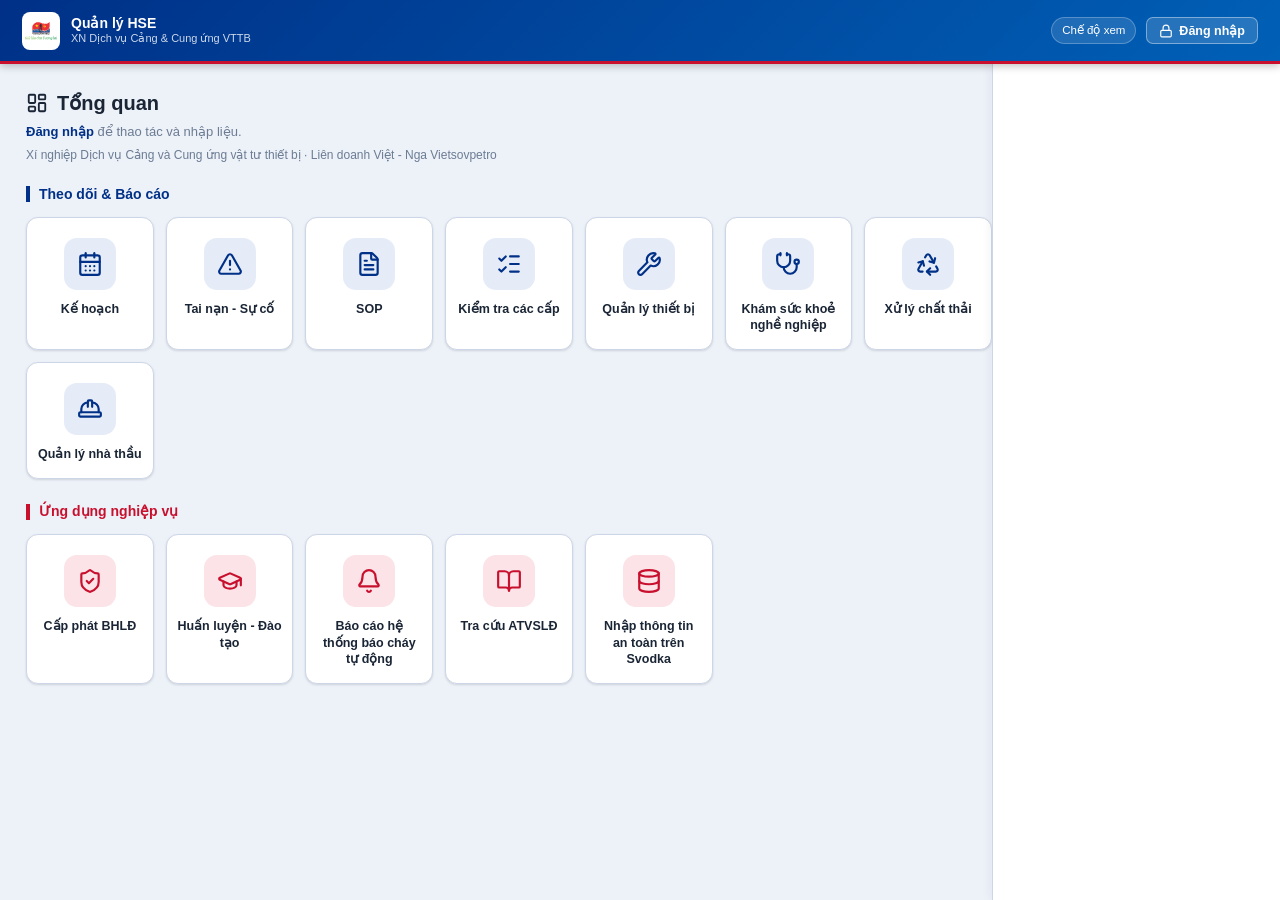
==== index.html @ ce5e20fc "ok" ====
<!DOCTYPE html>
<html lang="vi">
<head>
  <meta charset="UTF-8">
  <meta name="description" content="Liên doanh Việt - Nga Vietsovpetro · Xí nghiệp Dịch vụ Cảng và CƯVTTB">
  <meta name="viewport" content="width=device-width, initial-scale=1.0">
  <title>Quản lý HSE · Vietsovpetro</title>
  <link rel="icon" href="assets/logo web.jpg">
  <link rel="stylesheet" href="assets/style.css?v=20260711b">
  <!-- Khối tài khoản trên header — dùng chung với các trang module -->
  <link rel="stylesheet" href="assets/header-auth.css">
  <link rel="stylesheet" href="assets/flatpickr.min.css">
</head>
<body>
  <!-- Thư viện & lõi dùng chung -->
  <script src="assets/flatpickr.min.js"></script>
  <script src="assets/flatpickr-vn.js"></script>
  <script src="assets/hse-date.js"></script>
  <script type="module" src="assets/supabase-config.js"></script>
  <script src="assets/db.js?v=20260904b"></script>
  <!-- Chỉ để tra ĐÚNG TÊN BẢNG của trang Cấp phát BHLĐ khi đối soát đơn vị.
       File này không tự chạy gì lúc nạp — chỉ định nghĩa window.BHLD. -->
  <script src="assets/bhld-sync.js?v=20260904"></script>
  <!-- Danh mục Phòng/Ban/Đơn vị dùng chung (phải nạp SAU db.js, TRƯỚC app.js) -->
  <script src="assets/don-vi.js?v=20260905"></script>
  <!-- Quy tắc theo dõi nộp số liệu Kiểm tra cấp 1/2 (ô cảnh báo ở Tổng quan) -->
  <script src="assets/kt-nop.js?v=20261002"></script>
  <script src="assets/app.js?v=20261002"></script>
<script src="assets/hse-activity.js"></script>
  <!-- Renderer cho các trang nhẹ -->
  <script src="assets/huan-luyen-dao-tao.js?v=20260905"></script>
  <script src="assets/nha-thau.js?v=20260711b"></script>
  <script src="assets/binh-ap-luc.js?v=20260905j"></script>
  <script src="assets/thiet-bi-nang.js?v=20260905c"></script>
  <script src="assets/thiet-bi.js?v=20260905b"></script>
  <script src="assets/svodka.js"></script>
  <script src="assets/lucide-icons.js"></script>

  <!-- Router theo hash: index.html#slug -->
  <script>
  (function(){
    // Các trang nghiệp vụ lớn đứng riêng — điều hướng sang file HTML riêng
    var STANDALONE = {
      "tai-nan-su-co":1, "bao-chay-tu-dong":1, "kiem-tra-cac-cap":1, "moi-truong":1,
      "ke-hoach":1, "cap-phat-bhld":1, "kham-suc-khoe":1
    };
    // Các trang nhẹ do index.html render qua app.js
    var SHELL = {
      "tong-quan":1, "sop":1, "huan-luyen-dao-tao":1, "quan-ly-nha-thau":1,
      "quan-ly-thiet-bi":1, "quan-tri-he-thong":1, "tra-cuu-atvsld":1,
      "nhap-svodka":1
    };

    function route(){
      var slug = (location.hash.slice(1) || "tong-quan").trim();
      // Trang lớn → mở file riêng
      if(STANDALONE[slug]){ location.href = slug + ".html"; return; }
      // Slug lạ hoặc đã bỏ (vd bao-cao) → về trang chủ
      if(!SHELL[slug]) slug = "tong-quan";
      if(slug === "tong-quan") HSE.renderDashboard();
      else HSE.renderPage(slug);
      window.scrollTo(0, 0);
    }

    window.addEventListener("hashchange", route);

    // supabase-config.js là <script type="module"> nên trình duyệt HOÃN nó lại,
    // chỉ chạy sau khi đọc xong HTML. Nếu route() chạy ngay tại đây thì các trang
    // hỏi DB.isReady() sẽ thấy "chưa sẵn sàng" và BỎ QUA LUÔN việc tải dữ liệu
    // (chúng chỉ hỏi một lần, không thử lại) → danh sách trống trên máy chưa có cache.
    // DOMContentLoaded theo chuẩn luôn đợi module chạy xong, nên đợi nó là đủ.
    // Cách này cũng khớp với 7 trang riêng lẻ vốn đã khởi động bằng DOMContentLoaded.
    if (document.readyState === "loading") {
      document.addEventListener("DOMContentLoaded", route, { once: true });
    } else {
      route();
    }
  })();
  </script>
</body>
</html>
---- assets/style.css ----
/* =========================================================
   WEBAPP QUẢN LÝ HSE - Vietsovpetro
   Xí nghiệp Dịch vụ Cảng và Cung ứng vật tư thiết bị
   ---------------------------------------------------------
   Bộ màu: Xanh navy - Trắng theo hệ màu thống nhất HSE
   ========================================================= */
:root{
  /* Màu chủ đạo: Navy xanh đồng bộ với module Cấp phát BHLĐ */
  --brand:        #003087;   /* navy xanh chủ đạo */
  --brand-dark:   #002065;
  --brand-light:  #0060B6;
  --accent:       #C8102E;   /* đỏ Vietsovpetro (nhấn) */
  --accent-dark:  #9E0D24;
  --danger:       #d23b3b;
  --warning:      #e6a700;
  --info:         #0060B6;

  /* Nền & chữ */
  --bg:           #EDF1F8;
  --surface:      #ffffff;
  --sidebar-bg:   #003087;   /* navy xanh */
  --sidebar-text: #c8d4e8;
  --sidebar-active:#C8102E;  /* đỏ khi active */
  --text:         #1a2535;
  --text-muted:   #6b7c93;
  --border:       #cdd6e8;

  --radius:       10px;
  --shadow:       0 1px 3px rgba(16,24,40,.08), 0 1px 2px rgba(16,24,40,.06);
  --shadow-lg:    0 10px 30px rgba(16,24,40,.12);
  --sidebar-w:    270px;
  --header-h:     64px;
  --font:         "Segoe UI", Roboto, "Helvetica Neue", Arial, sans-serif;
}

*{box-sizing:border-box;margin:0;padding:0}
html,body{height:100%}
body{font-family:var(--font);color:var(--text);background:var(--bg);font-size:14px;line-height:1.5}
a{color:var(--brand);text-decoration:none}
button{font-family:inherit;cursor:pointer}

/* ---------- LOGIN ---------- */
.login-wrap{min-height:100vh;display:flex;align-items:center;justify-content:center;
  background:linear-gradient(135deg,var(--brand) 0%,var(--brand-dark) 100%);padding:20px}
.login-card{background:var(--surface);width:100%;max-width:400px;border-radius:14px;
  box-shadow:var(--shadow-lg);padding:36px 32px;text-align:center}
.login-logo{width:64px;height:64px;border-radius:14px;background:var(--brand);color:#fff;
  display:flex;align-items:center;justify-content:center;font-size:26px;font-weight:700;margin:0 auto 16px}
.login-card h1{font-size:18px;color:var(--brand);margin-bottom:4px}
.login-card .sub{font-size:12.5px;color:var(--text-muted);margin-bottom:24px;line-height:1.4}
.field{text-align:left;margin-bottom:16px}
.field label{display:block;font-size:12.5px;font-weight:600;margin-bottom:6px;color:var(--text)}
.field input{width:100%;padding:10px 12px;border:1px solid var(--border);border-radius:8px;font-size:14px;outline:none}
.field input:focus{border-color:var(--brand-light);box-shadow:0 0 0 3px rgba(20,102,179,.15)}
.btn{display:inline-flex;align-items:center;justify-content:center;gap:8px;border:none;
  border-radius:8px;padding:10px 16px;font-size:14px;font-weight:600;background:var(--brand);color:#fff;transition:.15s}
.btn:hover{background:var(--brand-dark)}
.btn-block{width:100%}
.btn-sm{padding:6px 10px;font-size:12.5px}
.btn-accent{background:var(--accent)} .btn-accent:hover{background:var(--accent-dark)}
.btn-danger{background:var(--danger)} .btn-danger:hover{filter:brightness(.92)}
.btn-ghost{background:transparent;color:var(--brand);border:1px solid var(--border)}
.btn-ghost:hover{background:var(--bg)}
.login-err{background:#fdecec;color:var(--danger);border:1px solid #f6caca;border-radius:8px;
  padding:9px 12px;font-size:12.5px;margin-bottom:14px;display:none}
.login-hint{margin-top:18px;font-size:11.5px;color:var(--text-muted)}

/* ---------- LAYOUT ---------- */
.layout{display:flex;min-height:100vh}
.sidebar{width:var(--sidebar-w);background:var(--sidebar-bg);color:var(--sidebar-text);
  position:fixed;top:0;left:0;bottom:0;display:flex;flex-direction:column;z-index:30;transition:transform .2s}
.sidebar-head{padding:16px 18px;border-bottom:1px solid rgba(255,255,255,.08);display:flex;align-items:center;gap:10px}
.sidebar-head .logo{width:48px;height:48px;border-radius:8px;background:#fff;
  display:flex;align-items:center;justify-content:center;flex-shrink:0;overflow:hidden;padding:2px}
.sidebar-head .logo img{width:100%;height:100%;object-fit:contain}
.sidebar-head .t1{font-size:12.5px;font-weight:700;color:#fff;line-height:1.3}
.sidebar-head .t2{font-size:10px;color:var(--sidebar-text);opacity:.85;line-height:1.3}
.nav{flex:1;overflow-y:auto;padding:8px 0}
.nav a{display:flex;align-items:center;gap:10px;padding:9px 18px;color:var(--sidebar-text);font-size:11px;letter-spacing:.5px;font-weight:600;border-left:3px solid transparent}
.nav a .ic{width:20px;text-align:center;font-size:15px;flex-shrink:0}
.nav a:hover{background:rgba(255,255,255,.06);color:#fff}
.nav a.active{background:rgba(0,48,135,.35);border-left-color:var(--accent);color:#fff;font-weight:600}
.nav a.locked{opacity:.4;cursor:not-allowed}
.nav a.locked:hover{background:transparent;color:var(--sidebar-text)}
.nav .lk{margin-left:auto;font-size:11px}
.sidebar-foot{padding:12px 18px;border-top:1px solid rgba(255,255,255,.08);font-size:11px;opacity:.7}

.main{flex:1;margin-left:0;display:flex;flex-direction:column;min-width:0}
.topbar{height:var(--header-h);background:linear-gradient(135deg,#003087 0%,#0060B6 100%);
  border-bottom:3px solid var(--accent);color:#fff;
  display:flex;align-items:center;gap:14px;padding:0 22px;position:sticky;top:0;z-index:20;
  box-shadow:0 2px 8px rgba(0,0,0,.25)}
.topbar .menu-btn{display:none;background:none;border:none;font-size:20px;color:#fff}
.topbar h2{font-size:16px;font-weight:700;color:#fff}
.topbar .crumb{font-size:11.5px;color:rgba(255,255,255,.75)}
.topbar .spacer{flex:1}
.user-box{display:flex;align-items:center;gap:10px}
.avatar{width:36px;height:36px;border-radius:50%;background:var(--brand);color:#fff;display:flex;
  align-items:center;justify-content:center;font-weight:700;font-size:13px;border:2px solid rgba(0,48,135,.25)}
.user-meta{line-height:1.2;text-align:right}
.user-meta .nm{font-size:13px;font-weight:600}
.badge{display:inline-block;font-size:10px;font-weight:700;padding:2px 7px;border-radius:20px;text-transform:uppercase;letter-spacing:.3px}
.badge-admin{background:#fdeaea;color:var(--danger)}
.badge-user{background:#e8f3fc;color:var(--info)}
.badge-viewer{background:#eef1f4;color:var(--text-muted)}

.content{padding:24px 26px;flex:1}
.page-title{font-size:20px;font-weight:700;margin-bottom:4px}
.page-desc{font-size:13px;color:var(--text-muted);margin-bottom:20px}

/* ---------- CARDS / DASHBOARD ---------- */
.grid{display:grid;gap:16px}
.grid-stat{grid-template-columns:repeat(auto-fill,minmax(220px,1fr))}
.grid-mod{grid-template-columns:repeat(auto-fill,minmax(230px,1fr))}
.grid-sub{grid-template-columns:repeat(auto-fill,minmax(260px,1fr))}
.card{background:var(--surface);border:1px solid var(--border);border-radius:var(--radius);box-shadow:var(--shadow)}
.stat{padding:18px 18px;display:flex;flex-direction:column;gap:6px;border-left:4px solid var(--brand)}
.stat.green{border-left-color:#1e9e57} .stat.red{border-left-color:var(--accent)} .stat.amber{border-left-color:var(--warning)}
.stat .lbl{font-size:12px;color:var(--text-muted);font-weight:600;text-transform:uppercase;letter-spacing:.3px}
.stat .val{font-size:28px;font-weight:800;color:var(--text)}
.stat .meta{font-size:11.5px;color:var(--text-muted)}

.mod-card{padding:18px;display:flex;flex-direction:column;gap:10px;transition:.15s;cursor:pointer;height:100%}
.mod-card:hover{box-shadow:var(--shadow-lg);transform:translateY(-2px);border-color:var(--brand-light)}
.mod-card .mic{width:44px;height:44px;border-radius:10px;background:#dde8f5;color:var(--brand);
  display:flex;align-items:center;justify-content:center;font-size:22px}
.mod-card h3{font-size:14.5px;font-weight:700}
.mod-card p{font-size:12px;color:var(--text-muted)}
.mod-card.locked{opacity:.5;cursor:not-allowed} .mod-card.locked:hover{transform:none;box-shadow:var(--shadow)}

/* ---------- "ĐANG XÂY DỰNG" ---------- */
.wip{background:var(--surface);border:1px dashed var(--border);border-radius:var(--radius);
  padding:40px 24px;text-align:center;margin-bottom:22px}
.wip .ic{font-size:46px;margin-bottom:10px}
.wip h3{font-size:18px;color:var(--brand);margin-bottom:6px}
.wip p{font-size:13px;color:var(--text-muted);max-width:480px;margin:0 auto}
.sub-card{padding:16px 18px;display:flex;align-items:flex-start;gap:12px}
.sub-card .sic{width:38px;height:38px;border-radius:9px;background:#eef6f0;color:var(--accent);
  display:flex;align-items:center;justify-content:center;font-size:18px;flex-shrink:0}
.sub-card h4{font-size:13.5px;font-weight:700;margin-bottom:3px}
.sub-card .tag{font-size:10.5px;color:var(--warning);font-weight:700}

.section-h{font-size:13px;font-weight:700;text-transform:uppercase;letter-spacing:.4px;
  color:var(--text-muted);margin:24px 0 12px}

/* ---------- TABLE (admin) ---------- */
.table-wrap{background:var(--surface);border:1px solid var(--border);border-radius:var(--radius);overflow:auto;box-shadow:var(--shadow)}
table{width:100%;border-collapse:collapse;font-size:13px}
th,td{padding:11px 14px;text-align:left;border-bottom:1px solid var(--border);white-space:nowrap}
th{background:#f8fafc;font-weight:700;font-size:12px;color:var(--text-muted);text-transform:uppercase;letter-spacing:.3px}
tr:last-child td{border-bottom:none}
tr:hover td{background:#fafbfc}
#sop-tbl th,#sop-tbl td{border-right:1px solid #e6ebf5}
#sop-tbl th:last-child,#sop-tbl td:last-child{border-right:none}
.toolbar{display:flex;align-items:center;gap:10px;margin-bottom:14px;flex-wrap:wrap}
.toolbar .spacer{flex:1}
select,.inp{padding:8px 10px;border:1px solid var(--border);border-radius:8px;font-size:13px;font-family:inherit;outline:none;background:#fff}
select:focus,.inp:focus{border-color:var(--brand-light)}

/* ---------- MODAL ---------- */
.modal-bg{position:fixed;inset:0;background:rgba(15,23,42,.5);display:none;align-items:center;justify-content:center;z-index:50;padding:20px}
.modal-bg.open{display:flex}
.modal{background:#fff;border-radius:14px;width:100%;max-width:520px;box-shadow:var(--shadow-lg);max-height:90vh;overflow:auto}
.modal-h{padding:18px 22px;border-bottom:1px solid var(--border);display:flex;align-items:center;justify-content:space-between}
.modal-h h3{font-size:16px}
.modal-h .x{background:none;border:none;font-size:22px;color:var(--text-muted);line-height:1}
.modal-b{padding:20px 22px}
.modal-f{padding:14px 22px;border-top:1px solid var(--border);display:flex;justify-content:flex-end;gap:10px}
.perm-grid{display:grid;grid-template-columns:1fr 1fr;gap:8px;max-height:280px;overflow:auto;padding:4px;border:1px solid var(--border);border-radius:8px}
.perm-item{display:flex;align-items:center;gap:8px;font-size:12.5px;padding:5px 6px;border-radius:6px}
.perm-item:hover{background:var(--bg)}
.perm-item input{width:16px;height:16px}
.muted{color:var(--text-muted);font-size:12px}

/* ---------- LOGIN POPUP (topbar modal) ---------- */
.login-modal-bg{position:fixed;inset:0;background:rgba(15,23,42,.45);display:none;align-items:flex-start;justify-content:flex-end;z-index:100;padding:70px 20px 0}
.login-modal-bg.open{display:flex}
.login-popup{background:var(--surface);border-radius:14px;width:100%;max-width:360px;box-shadow:var(--shadow-lg);overflow:hidden}
.login-popup-h{padding:16px 20px;border-bottom:1px solid var(--border);display:flex;align-items:center;justify-content:space-between}
.login-popup-logo{width:40px;height:40px;border-radius:8px;background:#fff;border:1px solid var(--border);display:flex;align-items:center;justify-content:center;flex-shrink:0;overflow:hidden;padding:2px}
.login-popup-logo img{width:100%;height:100%;object-fit:contain}
.login-popup-b{padding:20px}
.login-popup .login-err{margin-bottom:12px}
.login-popup .login-hint{margin-top:14px;font-size:11.5px;color:var(--text-muted)}
.btn-login-top{background:var(--brand);color:#fff;border:none}
.btn-login-top:hover{background:var(--brand-dark)}
.viewer-notice{font-size:11.5px;color:var(--text-muted);background:var(--bg);padding:4px 10px;border-radius:20px;border:1px solid var(--border)}

/* ---------- TOPBAR (điều hướng không sidebar) ---------- */
.lic{flex-shrink:0;vertical-align:middle}
.tb-brand{display:flex;align-items:center;gap:11px;text-decoration:none;color:#fff}
.tb-logo{width:38px;height:38px;border-radius:8px;background:#fff;display:flex;align-items:center;justify-content:center;flex-shrink:0;overflow:hidden;padding:3px}
.tb-logo img{width:100%;height:100%;object-fit:contain}
.tb-brand-t{display:flex;flex-direction:column;line-height:1.25;min-width:0}
.tb-brand-t b{font-size:14px;font-weight:700}
.tb-brand-t i{font-size:11px;font-style:normal;opacity:.8;white-space:nowrap;overflow:hidden;text-overflow:ellipsis}
.tb-back{display:inline-flex;align-items:center;gap:6px;color:#fff;text-decoration:none;font-size:12.5px;font-weight:600;
  background:rgba(255,255,255,.15);border:1.5px solid rgba(255,255,255,.3);padding:6px 12px;border-radius:7px;transition:.15s}
.tb-back:hover{background:rgba(255,255,255,.28)}
.tb-sep{width:1px;height:24px;background:rgba(255,255,255,.28);margin:0 4px;flex-shrink:0}
.tb-title{display:flex;align-items:center;gap:8px;color:#fff;font-size:15px;font-weight:700;min-width:0}
.tb-title span{white-space:nowrap;overflow:hidden;text-overflow:ellipsis}
.tb-gear{position:relative;display:inline-flex;align-items:center;justify-content:center;width:34px;height:34px;border-radius:8px;
  color:#fff;background:rgba(255,255,255,.15);border:1.5px solid rgba(255,255,255,.3);transition:.15s}
.tb-gear:hover{background:rgba(255,255,255,.28)}
.tb-gear.on{background:var(--accent);border-color:var(--accent)}
.tb-gear-badge{position:absolute;top:-6px;right:-6px;background:var(--accent);color:#fff;font-size:9px;font-weight:700;
  padding:1px 5px;border-radius:8px;min-width:15px;text-align:center;border:1.5px solid #003087}

/* ---------- LAUNCHER TRANG CHỦ ---------- */
.launcher{margin-bottom:24px}
.launch-sec{margin-bottom:22px}
.launch-h{display:flex;align-items:center;gap:9px;font-size:14px;font-weight:700;margin-bottom:12px}
.launch-h .bar{width:4px;height:16px;flex-shrink:0}
.launch-h.navy{color:var(--brand)} .launch-h.navy .bar{background:var(--brand)}
.launch-h.red{color:var(--accent)} .launch-h.red .bar{background:var(--accent)}
.tile-grid{display:grid;grid-template-columns:repeat(auto-fill,minmax(120px,1fr));gap:12px}
.tile{position:relative;display:flex;flex-direction:column;align-items:center;gap:11px;text-decoration:none;
  background:var(--surface);border:1px solid var(--border);border-radius:12px;padding:20px 10px 16px;
  transition:.15s;box-shadow:var(--shadow)}
.tile:hover{transform:translateY(-3px);border-color:var(--brand);box-shadow:var(--shadow-lg)}
.tile-ic{width:52px;height:52px;border-radius:13px;background:#E6ECF7;color:var(--brand);
  display:flex;align-items:center;justify-content:center;transition:.15s}
.tile:hover .tile-ic{background:var(--brand);color:#fff}
.tile-app .tile-ic{background:#FBE3E7;color:var(--accent)}
.tile-app:hover{border-color:var(--accent);box-shadow:var(--shadow-lg)}
.tile-app:hover .tile-ic{background:var(--accent);color:#fff}
.tile-lbl{font-size:12.5px;font-weight:600;color:var(--text);text-align:center;line-height:1.3}
.tile-tag{position:absolute;top:8px;right:8px;font-size:9px;font-weight:700;color:var(--text-muted);
  background:var(--bg);border:1px solid var(--border);padding:1px 6px;border-radius:10px;text-transform:uppercase;letter-spacing:.3px}

/* ---------- RESPONSIVE ---------- */
@media(max-width:920px){
  .topbar{padding:0 14px;gap:10px}
  .tb-brand-t i{display:none}
  .tb-back span{display:none}
  .perm-grid{grid-template-columns:1fr}
}
@media(max-width:560px){
  .tile-grid{grid-template-columns:repeat(auto-fill,minmax(98px,1fr));gap:10px}
  .tb-title{font-size:13.5px}
}
---- assets/header-auth.css ----
/* =========================================================
   HEADER-AUTH.CSS — Khối tài khoản trên header (nền tối)
   NGUỒN SỰ THẬT DUY NHẤT cho: pill "Chế độ xem", nút Đăng nhập,
   hộp tên người dùng, chip vai trò, nút Đăng xuất.

   Nạp ở 2 nơi:
   - assets/portal-nav.js  → tự chèn <link> cho 7 trang portal
   - cap-phat-bhld.html    → <link> trực tiếp (trang này không dùng portal-nav)

   Sửa giao diện đăng nhập/đăng xuất thì sửa TẠI ĐÂY, đừng chép lại
   vào từng trang — đó chính là lý do trước kia BHLĐ bị lệch với trang chủ.
   ========================================================= */

/* Chưa đăng nhập */
.pn-viewer{
  font-size:11.5px;color:#fff;background:rgba(255,255,255,.12);
  padding:4px 10px;border-radius:20px;border:1px solid rgba(255,255,255,.25);
  white-space:nowrap;
}
.pn-login{
  display:inline-flex;align-items:center;gap:6px;
  color:#fff;background:rgba(255,255,255,.15);
  border:1.5px solid rgba(255,255,255,.4);
  padding:5px 12px;border-radius:7px;
  font-size:12.5px;font-weight:600;text-decoration:none;
  white-space:nowrap;transition:.15s;cursor:pointer;
}
.pn-login:hover{background:rgba(255,255,255,.28)}

/* Đã đăng nhập */
.pn-user{
  display:inline-flex;align-items:center;gap:7px;
  color:#fff;background:rgba(255,255,255,.15);
  border:1.5px solid rgba(255,255,255,.3);
  padding:5px 12px;border-radius:7px;
  font-size:12.5px;font-weight:600;white-space:nowrap;
}
.pn-chip{padding:1px 8px;border-radius:10px;font-size:11px;font-weight:700;color:#fff}
.pn-logout{
  display:inline-flex;align-items:center;gap:6px;
  color:#fff;background:rgba(255,255,255,.15);
  border:1.5px solid rgba(255,255,255,.3);
  padding:5px 12px;border-radius:7px;
  font-size:12.5px;font-weight:600;cursor:pointer;transition:.15s;
}
.pn-logout:hover{background:rgba(255,255,255,.28)}
---- assets/flatpickr.min.css ----
.flatpickr-calendar{background:transparent;opacity:0;display:none;text-align:center;visibility:hidden;padding:0;-webkit-animation:none;animation:none;direction:ltr;border:0;font-size:14px;line-height:24px;border-radius:5px;position:absolute;width:307.875px;-webkit-box-sizing:border-box;box-sizing:border-box;-ms-touch-action:manipulation;touch-action:manipulation;background:#fff;-webkit-box-shadow:1px 0 0 #e6e6e6,-1px 0 0 #e6e6e6,0 1px 0 #e6e6e6,0 -1px 0 #e6e6e6,0 3px 13px rgba(0,0,0,0.08);box-shadow:1px 0 0 #e6e6e6,-1px 0 0 #e6e6e6,0 1px 0 #e6e6e6,0 -1px 0 #e6e6e6,0 3px 13px rgba(0,0,0,0.08)}.flatpickr-calendar.open,.flatpickr-calendar.inline{opacity:1;max-height:640px;visibility:visible}.flatpickr-calendar.open{display:inline-block;z-index:99999}.flatpickr-calendar.animate.open{-webkit-animation:fpFadeInDown 300ms cubic-bezier(.23,1,.32,1);animation:fpFadeInDown 300ms cubic-bezier(.23,1,.32,1)}.flatpickr-calendar.inline{display:block;position:relative;top:2px}.flatpickr-calendar.static{position:absolute;top:calc(100% + 2px)}.flatpickr-calendar.static.open{z-index:999;display:block}.flatpickr-calendar.multiMonth .flatpickr-days .dayContainer:nth-child(n+1) .flatpickr-day.inRange:nth-child(7n+7){-webkit-box-shadow:none !important;box-shadow:none !important}.flatpickr-calendar.multiMonth .flatpickr-days .dayContainer:nth-child(n+2) .flatpickr-day.inRange:nth-child(7n+1){-webkit-box-shadow:-2px 0 0 #e6e6e6,5px 0 0 #e6e6e6;box-shadow:-2px 0 0 #e6e6e6,5px 0 0 #e6e6e6}.flatpickr-calendar .hasWeeks .dayContainer,.flatpickr-calendar .hasTime .dayContainer{border-bottom:0;border-bottom-right-radius:0;border-bottom-left-radius:0}.flatpickr-calendar .hasWeeks .dayContainer{border-left:0}.flatpickr-calendar.hasTime .flatpickr-time{height:40px;border-top:1px solid #e6e6e6}.flatpickr-calendar.noCalendar.hasTime .flatpickr-time{height:auto}.flatpickr-calendar:before,.flatpickr-calendar:after{position:absolute;display:block;pointer-events:none;border:solid transparent;content:'';height:0;width:0;left:22px}.flatpickr-calendar.rightMost:before,.flatpickr-calendar.arrowRight:before,.flatpickr-calendar.rightMost:after,.flatpickr-calendar.arrowRight:after{left:auto;right:22px}.flatpickr-calendar.arrowCenter:before,.flatpickr-calendar.arrowCenter:after{left:50%;right:50%}.flatpickr-calendar:before{border-width:5px;margin:0 -5px}.flatpickr-calendar:after{border-width:4px;margin:0 -4px}.flatpickr-calendar.arrowTop:before,.flatpickr-calendar.arrowTop:after{bottom:100%}.flatpickr-calendar.arrowTop:before{border-bottom-color:#e6e6e6}.flatpickr-calendar.arrowTop:after{border-bottom-color:#fff}.flatpickr-calendar.arrowBottom:before,.flatpickr-calendar.arrowBottom:after{top:100%}.flatpickr-calendar.arrowBottom:before{border-top-color:#e6e6e6}.flatpickr-calendar.arrowBottom:after{border-top-color:#fff}.flatpickr-calendar:focus{outline:0}.flatpickr-wrapper{position:relative;display:inline-block}.flatpickr-months{display:-webkit-box;display:-webkit-flex;display:-ms-flexbox;display:flex}.flatpickr-months .flatpickr-month{background:transparent;color:rgba(0,0,0,0.9);fill:rgba(0,0,0,0.9);height:34px;line-height:1;text-align:center;position:relative;-webkit-user-select:none;-moz-user-select:none;-ms-user-select:none;user-select:none;overflow:hidden;-webkit-box-flex:1;-webkit-flex:1;-ms-flex:1;flex:1}.flatpickr-months .flatpickr-prev-month,.flatpickr-months .flatpickr-next-month{-webkit-user-select:none;-moz-user-select:none;-ms-user-select:none;user-select:none;text-decoration:none;cursor:pointer;position:absolute;top:0;height:34px;padding:10px;z-index:3;color:rgba(0,0,0,0.9);fill:rgba(0,0,0,0.9)}.flatpickr-months .flatpickr-prev-month.flatpickr-disabled,.flatpickr-months .flatpickr-next-month.flatpickr-disabled{display:none}.flatpickr-months .flatpickr-prev-month i,.flatpickr-months .flatpickr-next-month i{position:relative}.flatpickr-months .flatpickr-prev-month.flatpickr-prev-month,.flatpickr-months .flatpickr-next-month.flatpickr-prev-month{/*
      /*rtl:begin:ignore*/left:0/*
      /*rtl:end:ignore*/}/*
      /*rtl:begin:ignore*/
/*
      /*rtl:end:ignore*/
.flatpickr-months .flatpickr-prev-month.flatpickr-next-month,.flatpickr-months .flatpickr-next-month.flatpickr-next-month{/*
      /*rtl:begin:ignore*/right:0/*
      /*rtl:end:ignore*/}/*
      /*rtl:begin:ignore*/
/*
      /*rtl:end:ignore*/
.flatpickr-months .flatpickr-prev-month:hover,.flatpickr-months .flatpickr-next-month:hover{color:#959ea9}.flatpickr-months .flatpickr-prev-month:hover svg,.flatpickr-months .flatpickr-next-month:hover svg{fill:#f64747}.flatpickr-months .flatpickr-prev-month svg,.flatpickr-months .flatpickr-next-month svg{width:14px;height:14px}.flatpickr-months .flatpickr-prev-month svg path,.flatpickr-months .flatpickr-next-month svg path{-webkit-transition:fill .1s;transition:fill .1s;fill:inherit}.numInputWrapper{position:relative;height:auto}.numInputWrapper input,.numInputWrapper span{display:inline-block}.numInputWrapper input{width:100%}.numInputWrapper input::-ms-clear{display:none}.numInputWrapper input::-webkit-outer-spin-button,.numInputWrapper input::-webkit-inner-spin-button{margin:0;-webkit-appearance:none}.numInputWrapper span{position:absolute;right:0;width:14px;padding:0 4px 0 2px;height:50%;line-height:50%;opacity:0;cursor:pointer;border:1px solid rgba(57,57,57,0.15);-webkit-box-sizing:border-box;box-sizing:border-box}.numInputWrapper span:hover{background:rgba(0,0,0,0.1)}.numInputWrapper span:active{background:rgba(0,0,0,0.2)}.numInputWrapper span:after{display:block;content:"";position:absolute}.numInputWrapper span.arrowUp{top:0;border-bottom:0}.numInputWrapper span.arrowUp:after{border-left:4px solid transparent;border-right:4px solid transparent;border-bottom:4px solid rgba(57,57,57,0.6);top:26%}.numInputWrapper span.arrowDown{top:50%}.numInputWrapper span.arrowDown:after{border-left:4px solid transparent;border-right:4px solid transparent;border-top:4px solid rgba(57,57,57,0.6);top:40%}.numInputWrapper span svg{width:inherit;height:auto}.numInputWrapper span svg path{fill:rgba(0,0,0,0.5)}.numInputWrapper:hover{background:rgba(0,0,0,0.05)}.numInputWrapper:hover span{opacity:1}.flatpickr-current-month{font-size:135%;line-height:inherit;font-weight:300;color:inherit;position:absolute;width:75%;left:12.5%;padding:7.48px 0 0 0;line-height:1;height:34px;display:inline-block;text-align:center;-webkit-transform:translate3d(0,0,0);transform:translate3d(0,0,0)}.flatpickr-current-month span.cur-month{font-family:inherit;font-weight:700;color:inherit;display:inline-block;margin-left:.5ch;padding:0}.flatpickr-current-month span.cur-month:hover{background:rgba(0,0,0,0.05)}.flatpickr-current-month .numInputWrapper{width:6ch;width:7ch\0;display:inline-block}.flatpickr-current-month .numInputWrapper span.arrowUp:after{border-bottom-color:rgba(0,0,0,0.9)}.flatpickr-current-month .numInputWrapper span.arrowDown:after{border-top-color:rgba(0,0,0,0.9)}.flatpickr-current-month input.cur-year{background:transparent;-webkit-box-sizing:border-box;box-sizing:border-box;color:inherit;cursor:text;padding:0 0 0 .5ch;margin:0;display:inline-block;font-size:inherit;font-family:inherit;font-weight:300;line-height:inherit;height:auto;border:0;border-radius:0;vertical-align:initial;-webkit-appearance:textfield;-moz-appearance:textfield;appearance:textfield}.flatpickr-current-month input.cur-year:focus{outline:0}.flatpickr-current-month input.cur-year[disabled],.flatpickr-current-month input.cur-year[disabled]:hover{font-size:100%;color:rgba(0,0,0,0.5);background:transparent;pointer-events:none}.flatpickr-current-month .flatpickr-monthDropdown-months{appearance:menulist;background:transparent;border:none;border-radius:0;box-sizing:border-box;color:inherit;cursor:pointer;font-size:inherit;font-family:inherit;font-weight:300;height:auto;line-height:inherit;margin:-1px 0 0 0;outline:none;padding:0 0 0 .5ch;position:relative;vertical-align:initial;-webkit-box-sizing:border-box;-webkit-appearance:menulist;-moz-appearance:menulist;width:auto}.flatpickr-current-month .flatpickr-monthDropdown-months:focus,.flatpickr-current-month .flatpickr-monthDropdown-months:active{outline:none}.flatpickr-current-month .flatpickr-monthDropdown-months:hover{background:rgba(0,0,0,0.05)}.flatpickr-current-month .flatpickr-monthDropdown-months .flatpickr-monthDropdown-month{background-color:transparent;outline:none;padding:0}.flatpickr-weekdays{background:transparent;text-align:center;overflow:hidden;width:100%;display:-webkit-box;display:-webkit-flex;display:-ms-flexbox;display:flex;-webkit-box-align:center;-webkit-align-items:center;-ms-flex-align:center;align-items:center;height:28px}.flatpickr-weekdays .flatpickr-weekdaycontainer{display:-webkit-box;display:-webkit-flex;display:-ms-flexbox;display:flex;-webkit-box-flex:1;-webkit-flex:1;-ms-flex:1;flex:1}span.flatpickr-weekday{cursor:default;font-size:90%;background:transparent;color:rgba(0,0,0,0.54);line-height:1;margin:0;text-align:center;display:block;-webkit-box-flex:1;-webkit-flex:1;-ms-flex:1;flex:1;font-weight:bolder}.dayContainer,.flatpickr-weeks{padding:1px 0 0 0}.flatpickr-days{position:relative;overflow:hidden;display:-webkit-box;display:-webkit-flex;display:-ms-flexbox;display:flex;-webkit-box-align:start;-webkit-align-items:flex-start;-ms-flex-align:start;align-items:flex-start;width:307.875px}.flatpickr-days:focus{outline:0}.dayContainer{padding:0;outline:0;text-align:left;width:307.875px;min-width:307.875px;max-width:307.875px;-webkit-box-sizing:border-box;box-sizing:border-box;display:inline-block;display:-ms-flexbox;display:-webkit-box;display:-webkit-flex;display:flex;-webkit-flex-wrap:wrap;flex-wrap:wrap;-ms-flex-wrap:wrap;-ms-flex-pack:justify;-webkit-justify-content:space-around;justify-content:space-around;-webkit-transform:translate3d(0,0,0);transform:translate3d(0,0,0);opacity:1}.dayContainer + .dayContainer{-webkit-box-shadow:-1px 0 0 #e6e6e6;box-shadow:-1px 0 0 #e6e6e6}.flatpickr-day{background:none;border:1px solid transparent;border-radius:150px;-webkit-box-sizing:border-box;box-sizing:border-box;color:#393939;cursor:pointer;font-weight:400;width:14.2857143%;-webkit-flex-basis:14.2857143%;-ms-flex-preferred-size:14.2857143%;flex-basis:14.2857143%;max-width:39px;height:39px;line-height:39px;margin:0;display:inline-block;position:relative;-webkit-box-pack:center;-webkit-justify-content:center;-ms-flex-pack:center;justify-content:center;text-align:center}.flatpickr-day.inRange,.flatpickr-day.prevMonthDay.inRange,.flatpickr-day.nextMonthDay.inRange,.flatpickr-day.today.inRange,.flatpickr-day.prevMonthDay.today.inRange,.flatpickr-day.nextMonthDay.today.inRange,.flatpickr-day:hover,.flatpickr-day.prevMonthDay:hover,.flatpickr-day.nextMonthDay:hover,.flatpickr-day:focus,.flatpickr-day.prevMonthDay:focus,.flatpickr-day.nextMonthDay:focus{cursor:pointer;outline:0;background:#e6e6e6;border-color:#e6e6e6}.flatpickr-day.today{border-color:#959ea9}.flatpickr-day.today:hover,.flatpickr-day.today:focus{border-color:#959ea9;background:#959ea9;color:#fff}.flatpickr-day.selected,.flatpickr-day.startRange,.flatpickr-day.endRange,.flatpickr-day.selected.inRange,.flatpickr-day.startRange.inRange,.flatpickr-day.endRange.inRange,.flatpickr-day.selected:focus,.flatpickr-day.startRange:focus,.flatpickr-day.endRange:focus,.flatpickr-day.selected:hover,.flatpickr-day.startRange:hover,.flatpickr-day.endRange:hover,.flatpickr-day.selected.prevMonthDay,.flatpickr-day.startRange.prevMonthDay,.flatpickr-day.endRange.prevMonthDay,.flatpickr-day.selected.nextMonthDay,.flatpickr-day.startRange.nextMonthDay,.flatpickr-day.endRange.nextMonthDay{background:#569ff7;-webkit-box-shadow:none;box-shadow:none;color:#fff;border-color:#569ff7}.flatpickr-day.selected.startRange,.flatpickr-day.startRange.startRange,.flatpickr-day.endRange.startRange{border-radius:50px 0 0 50px}.flatpickr-day.selected.endRange,.flatpickr-day.startRange.endRange,.flatpickr-day.endRange.endRange{border-radius:0 50px 50px 0}.flatpickr-day.selected.startRange + .endRange:not(:nth-child(7n+1)),.flatpickr-day.startRange.startRange + .endRange:not(:nth-child(7n+1)),.flatpickr-day.endRange.startRange + .endRange:not(:nth-child(7n+1)){-webkit-box-shadow:-10px 0 0 #569ff7;box-shadow:-10px 0 0 #569ff7}.flatpickr-day.selected.startRange.endRange,.flatpickr-day.startRange.startRange.endRange,.flatpickr-day.endRange.startRange.endRange{border-radius:50px}.flatpickr-day.inRange{border-radius:0;-webkit-box-shadow:-5px 0 0 #e6e6e6,5px 0 0 #e6e6e6;box-shadow:-5px 0 0 #e6e6e6,5px 0 0 #e6e6e6}.flatpickr-day.flatpickr-disabled,.flatpickr-day.flatpickr-disabled:hover,.flatpickr-day.prevMonthDay,.flatpickr-day.nextMonthDay,.flatpickr-day.notAllowed,.flatpickr-day.notAllowed.prevMonthDay,.flatpickr-day.notAllowed.nextMonthDay{color:rgba(57,57,57,0.3);background:transparent;border-color:transparent;cursor:default}.flatpickr-day.flatpickr-disabled,.flatpickr-day.flatpickr-disabled:hover{cursor:not-allowed;color:rgba(57,57,57,0.1)}.flatpickr-day.week.selected{border-radius:0;-webkit-box-shadow:-5px 0 0 #569ff7,5px 0 0 #569ff7;box-shadow:-5px 0 0 #569ff7,5px 0 0 #569ff7}.flatpickr-day.hidden{visibility:hidden}.rangeMode .flatpickr-day{margin-top:1px}.flatpickr-weekwrapper{float:left}.flatpickr-weekwrapper .flatpickr-weeks{padding:0 12px;-webkit-box-shadow:1px 0 0 #e6e6e6;box-shadow:1px 0 0 #e6e6e6}.flatpickr-weekwrapper .flatpickr-weekday{float:none;width:100%;line-height:28px}.flatpickr-weekwrapper span.flatpickr-day,.flatpickr-weekwrapper span.flatpickr-day:hover{display:block;width:100%;max-width:none;color:rgba(57,57,57,0.3);background:transparent;cursor:default;border:none}.flatpickr-innerContainer{display:block;display:-webkit-box;display:-webkit-flex;display:-ms-flexbox;display:flex;-webkit-box-sizing:border-box;box-sizing:border-box;overflow:hidden}.flatpickr-rContainer{display:inline-block;padding:0;-webkit-box-sizing:border-box;box-sizing:border-box}.flatpickr-time{text-align:center;outline:0;display:block;height:0;line-height:40px;max-height:40px;-webkit-box-sizing:border-box;box-sizing:border-box;overflow:hidden;display:-webkit-box;display:-webkit-flex;display:-ms-flexbox;display:flex}.flatpickr-time:after{content:"";display:table;clear:both}.flatpickr-time .numInputWrapper{-webkit-box-flex:1;-webkit-flex:1;-ms-flex:1;flex:1;width:40%;height:40px;float:left}.flatpickr-time .numInputWrapper span.arrowUp:after{border-bottom-color:#393939}.flatpickr-time .numInputWrapper span.arrowDown:after{border-top-color:#393939}.flatpickr-time.hasSeconds .numInputWrapper{width:26%}.flatpickr-time.time24hr .numInputWrapper{width:49%}.flatpickr-time input{background:transparent;-webkit-box-shadow:none;box-shadow:none;border:0;border-radius:0;text-align:center;margin:0;padding:0;height:inherit;line-height:inherit;color:#393939;font-size:14px;position:relative;-webkit-box-sizing:border-box;box-sizing:border-box;-webkit-appearance:textfield;-moz-appearance:textfield;appearance:textfield}.flatpickr-time input.flatpickr-hour{font-weight:bold}.flatpickr-time input.flatpickr-minute,.flatpickr-time input.flatpickr-second{font-weight:400}.flatpickr-time input:focus{outline:0;border:0}.flatpickr-time .flatpickr-time-separator,.flatpickr-time .flatpickr-am-pm{height:inherit;float:left;line-height:inherit;color:#393939;font-weight:bold;width:2%;-webkit-user-select:none;-moz-user-select:none;-ms-user-select:none;user-select:none;-webkit-align-self:center;-ms-flex-item-align:center;align-self:center}.flatpickr-time .flatpickr-am-pm{outline:0;width:18%;cursor:pointer;text-align:center;font-weight:400}.flatpickr-time input:hover,.flatpickr-time .flatpickr-am-pm:hover,.flatpickr-time input:focus,.flatpickr-time .flatpickr-am-pm:focus{background:#eee}.flatpickr-input[readonly]{cursor:pointer}@-webkit-keyframes fpFadeInDown{from{opacity:0;-webkit-transform:translate3d(0,-20px,0);transform:translate3d(0,-20px,0)}to{opacity:1;-webkit-transform:translate3d(0,0,0);transform:translate3d(0,0,0)}}@keyframes fpFadeInDown{from{opacity:0;-webkit-transform:translate3d(0,-20px,0);transform:translate3d(0,-20px,0)}to{opacity:1;-webkit-transform:translate3d(0,0,0);transform:translate3d(0,0,0)}}
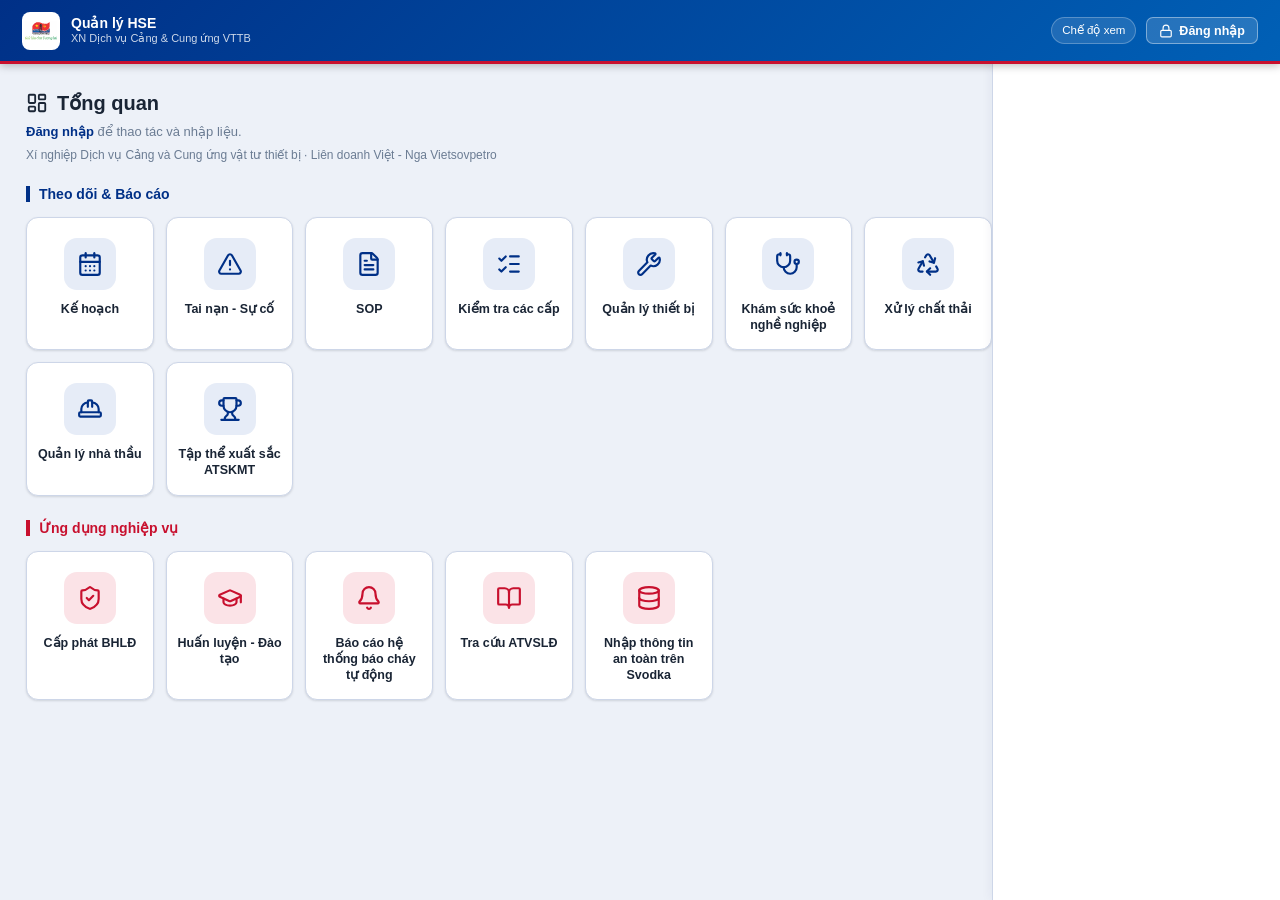
==== commit 4d4209f3: "ok" ====
--- a/index.html
+++ b/index.html
@@ -17,15 +17,15 @@
   <script src="assets/flatpickr-vn.js"></script>
   <script src="assets/hse-date.js"></script>
   <script type="module" src="assets/supabase-config.js"></script>
-  <script src="assets/db.js?v=20260904b"></script>
+  <script src="assets/db.js?v=20261005"></script>
   <!-- Chỉ để tra ĐÚNG TÊN BẢNG của trang Cấp phát BHLĐ khi đối soát đơn vị.
        File này không tự chạy gì lúc nạp — chỉ định nghĩa window.BHLD. -->
   <script src="assets/bhld-sync.js?v=20260904"></script>
   <!-- Danh mục Phòng/Ban/Đơn vị dùng chung (phải nạp SAU db.js, TRƯỚC app.js) -->
-  <script src="assets/don-vi.js?v=20260905"></script>
+  <script src="assets/don-vi.js?v=20261005"></script>
   <!-- Quy tắc theo dõi nộp số liệu Kiểm tra cấp 1/2 (ô cảnh báo ở Tổng quan) -->
   <script src="assets/kt-nop.js?v=20261002"></script>
-  <script src="assets/app.js?v=20261002"></script>
+  <script src="assets/app.js?v=20261005"></script>
 <script src="assets/hse-activity.js"></script>
   <!-- Renderer cho các trang nhẹ -->
   <script src="assets/huan-luyen-dao-tao.js?v=20260905"></script>
@@ -34,6 +34,7 @@
   <script src="assets/thiet-bi-nang.js?v=20260905c"></script>
   <script src="assets/thiet-bi.js?v=20260905b"></script>
   <script src="assets/svodka.js"></script>
+  <script src="assets/tap-the-xuat-sac.js?v=20261005"></script>
   <script src="assets/lucide-icons.js"></script>
 
   <!-- Router theo hash: index.html#slug -->
@@ -48,7 +49,7 @@
     var SHELL = {
       "tong-quan":1, "sop":1, "huan-luyen-dao-tao":1, "quan-ly-nha-thau":1,
       "quan-ly-thiet-bi":1, "quan-tri-he-thong":1, "tra-cuu-atvsld":1,
-      "nhap-svodka":1
+      "nhap-svodka":1, "tap-the-xuat-sac":1
     };
 
     function route(){
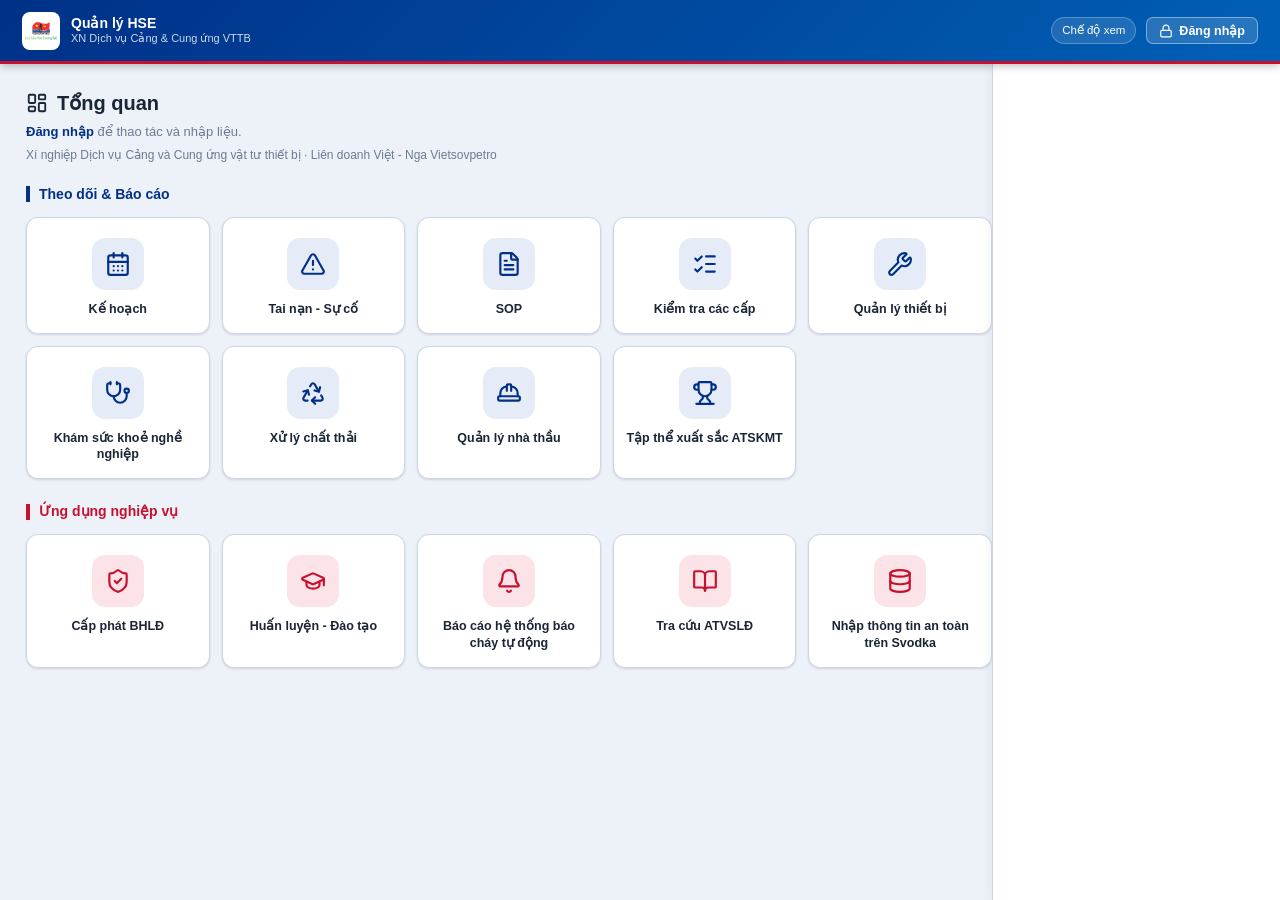
==== commit 267763e3: "ok" ====
--- a/index.html
+++ b/index.html
@@ -6,7 +6,7 @@
   <meta name="viewport" content="width=device-width, initial-scale=1.0">
   <title>Quản lý HSE · Vietsovpetro</title>
   <link rel="icon" href="assets/logo web.jpg">
-  <link rel="stylesheet" href="assets/style.css?v=20260711b">
+  <link rel="stylesheet" href="assets/style.css?v=20261005">
   <!-- Khối tài khoản trên header — dùng chung với các trang module -->
   <link rel="stylesheet" href="assets/header-auth.css">
   <link rel="stylesheet" href="assets/flatpickr.min.css">
--- a/assets/style.css
+++ b/assets/style.css
@@ -214,7 +214,9 @@
 .launch-h .bar{width:4px;height:16px;flex-shrink:0}
 .launch-h.navy{color:var(--brand)} .launch-h.navy .bar{background:var(--brand)}
 .launch-h.red{color:var(--accent)} .launch-h.red .bar{background:var(--accent)}
-.tile-grid{display:grid;grid-template-columns:repeat(auto-fill,minmax(120px,1fr));gap:12px}
+/* 5 cột cố định: Theo dõi & Báo cáo (9 ô) = 5 trên + 4 dưới; Ứng dụng (5 ô) = 1 hàng.
+   Hai nhóm dùng chung lưới để ô to bằng nhau. Màn hẹp (≤560px) tự xếp lại. */
+.tile-grid{display:grid;grid-template-columns:repeat(5,minmax(0,1fr));gap:12px}
 .tile{position:relative;display:flex;flex-direction:column;align-items:center;gap:11px;text-decoration:none;
   background:var(--surface);border:1px solid var(--border);border-radius:12px;padding:20px 10px 16px;
   transition:.15s;box-shadow:var(--shadow)}
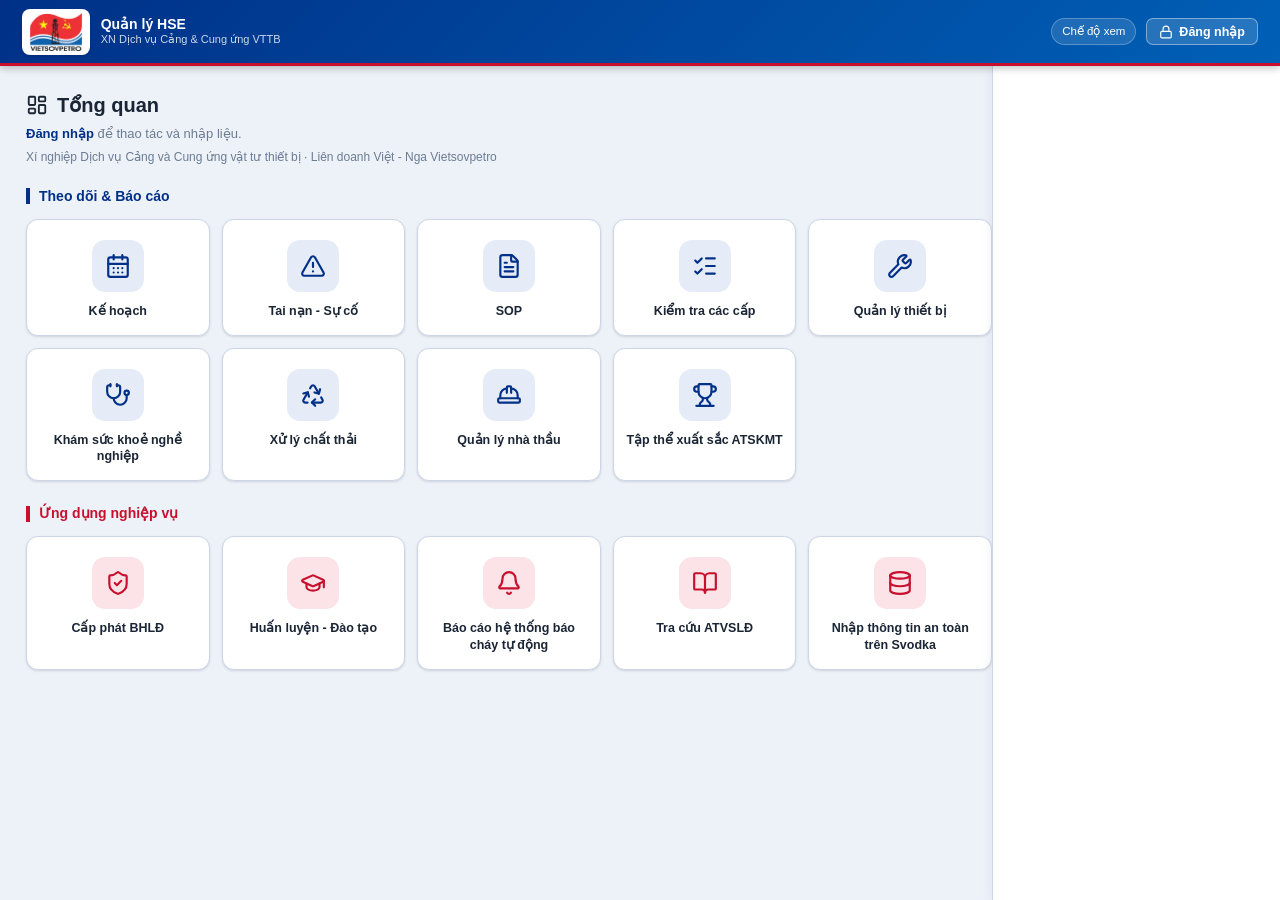
==== commit 475b9a69: "ok" ====
--- a/index.html
+++ b/index.html
@@ -5,8 +5,9 @@
   <meta name="description" content="Liên doanh Việt - Nga Vietsovpetro · Xí nghiệp Dịch vụ Cảng và CƯVTTB">
   <meta name="viewport" content="width=device-width, initial-scale=1.0">
   <title>Quản lý HSE · Vietsovpetro</title>
-  <link rel="icon" href="assets/logo web.jpg">
-  <link rel="stylesheet" href="assets/style.css?v=20261005">
+  <link rel="icon" type="image/png" href="assets/vsp-favicon.png">
+  <link rel="apple-touch-icon" href="assets/apple-touch-icon.png">
+  <link rel="stylesheet" href="assets/style.css?v=20261005b">
   <!-- Khối tài khoản trên header — dùng chung với các trang module -->
   <link rel="stylesheet" href="assets/header-auth.css">
   <link rel="stylesheet" href="assets/flatpickr.min.css">
@@ -25,7 +26,7 @@
   <script src="assets/don-vi.js?v=20261005"></script>
   <!-- Quy tắc theo dõi nộp số liệu Kiểm tra cấp 1/2 (ô cảnh báo ở Tổng quan) -->
   <script src="assets/kt-nop.js?v=20261002"></script>
-  <script src="assets/app.js?v=20261005"></script>
+  <script src="assets/app.js?v=20261005b"></script>
 <script src="assets/hse-activity.js"></script>
   <!-- Renderer cho các trang nhẹ -->
   <script src="assets/huan-luyen-dao-tao.js?v=20260905"></script>
--- a/assets/style.css
+++ b/assets/style.css
@@ -29,7 +29,7 @@
   --shadow:       0 1px 3px rgba(16,24,40,.08), 0 1px 2px rgba(16,24,40,.06);
   --shadow-lg:    0 10px 30px rgba(16,24,40,.12);
   --sidebar-w:    270px;
-  --header-h:     64px;
+  --header-h:     66px;
   --font:         "Segoe UI", Roboto, "Helvetica Neue", Arial, sans-serif;
 }
 
@@ -176,9 +176,12 @@
 .login-modal-bg{position:fixed;inset:0;background:rgba(15,23,42,.45);display:none;align-items:flex-start;justify-content:flex-end;z-index:100;padding:70px 20px 0}
 .login-modal-bg.open{display:flex}
 .login-popup{background:var(--surface);border-radius:14px;width:100%;max-width:360px;box-shadow:var(--shadow-lg);overflow:hidden}
-.login-popup-h{padding:16px 20px;border-bottom:1px solid var(--border);display:flex;align-items:center;justify-content:space-between}
-.login-popup-logo{width:40px;height:40px;border-radius:8px;background:#fff;border:1px solid var(--border);display:flex;align-items:center;justify-content:center;flex-shrink:0;overflow:hidden;padding:2px}
-.login-popup-logo img{width:100%;height:100%;object-fit:contain}
+.login-popup-h{position:relative;padding:22px 20px 16px;border-bottom:1px solid var(--border);text-align:center}
+.login-popup-h .x{position:absolute;top:8px;right:10px;background:none;border:none;font-size:22px;color:var(--text-muted);line-height:1;padding:4px 6px;border-radius:6px}
+.login-popup-h .x:hover{background:var(--bg);color:var(--text)}
+.login-popup-logo{display:block;height:92px;width:auto;max-width:100%;margin:0 auto 12px}
+.login-popup-app{font-weight:700;font-size:15px;color:var(--brand)}
+.login-popup-org{font-size:11px;color:var(--text-muted);line-height:1.4;margin-top:2px}
 .login-popup-b{padding:20px}
 .login-popup .login-err{margin-bottom:12px}
 .login-popup .login-hint{margin-top:14px;font-size:11.5px;color:var(--text-muted)}
@@ -189,10 +192,12 @@
 /* ---------- TOPBAR (điều hướng không sidebar) ---------- */
 .lic{flex-shrink:0;vertical-align:middle}
 .tb-brand{display:flex;align-items:center;gap:11px;text-decoration:none;color:#fff}
-.tb-logo{width:38px;height:38px;border-radius:8px;background:#fff;display:flex;align-items:center;justify-content:center;flex-shrink:0;overflow:hidden;padding:3px}
-.tb-logo img{width:100%;height:100%;object-fit:contain}
+.tb-logo{height:46px;padding:4px 7px;border-radius:8px;background:#fff;display:inline-flex;align-items:center;justify-content:center;
+  flex-shrink:0;box-shadow:0 1px 3px rgba(0,0,0,.18);text-decoration:none;transition:.15s}
+a.tb-logo:hover{box-shadow:0 0 0 3px rgba(255,255,255,.35)}
+.tb-logo img{height:100%;width:auto;display:block}
 .tb-brand-t{display:flex;flex-direction:column;line-height:1.25;min-width:0}
-.tb-brand-t b{font-size:14px;font-weight:700}
+.tb-brand-t b{font-size:14px;font-weight:700;white-space:nowrap}
 .tb-brand-t i{font-size:11px;font-style:normal;opacity:.8;white-space:nowrap;overflow:hidden;text-overflow:ellipsis}
 .tb-back{display:inline-flex;align-items:center;gap:6px;color:#fff;text-decoration:none;font-size:12.5px;font-weight:600;
   background:rgba(255,255,255,.15);border:1.5px solid rgba(255,255,255,.3);padding:6px 12px;border-radius:7px;transition:.15s}
@@ -236,6 +241,7 @@
   .topbar{padding:0 14px;gap:10px}
   .tb-brand-t i{display:none}
   .tb-back span{display:none}
+  .tb-logo{height:40px;padding:3px 6px}
   .perm-grid{grid-template-columns:1fr}
 }
 @media(max-width:560px){
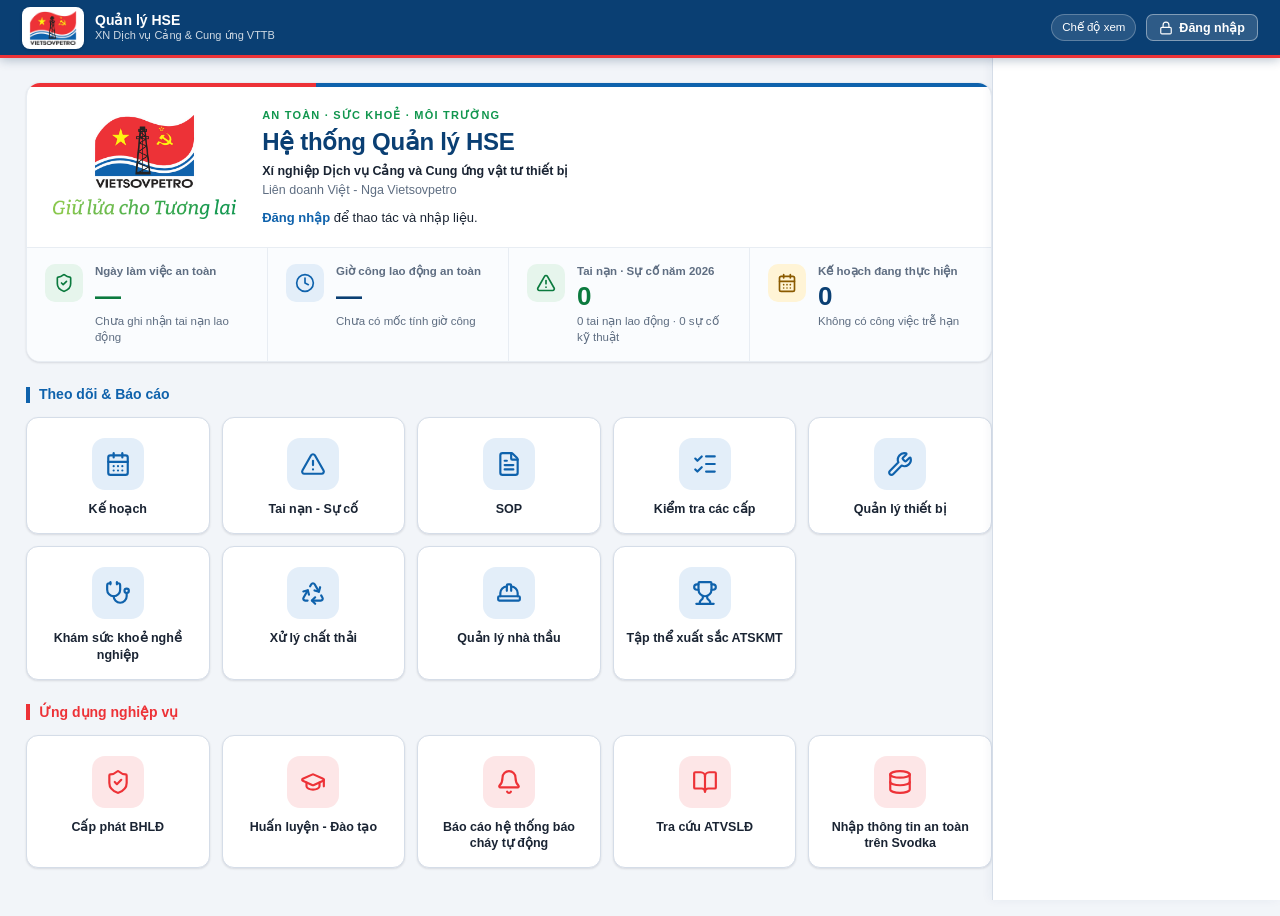
==== commit f8e75b26: "ok" ====
--- a/index.html
+++ b/index.html
@@ -7,10 +7,12 @@
   <title>Quản lý HSE · Vietsovpetro</title>
   <link rel="icon" type="image/png" href="assets/vsp-favicon.png">
   <link rel="apple-touch-icon" href="assets/apple-touch-icon.png">
-  <link rel="stylesheet" href="assets/style.css?v=20261005b">
+  <link rel="stylesheet" href="assets/style.css?v=20261005c">
   <!-- Khối tài khoản trên header — dùng chung với các trang module -->
   <link rel="stylesheet" href="assets/header-auth.css">
   <link rel="stylesheet" href="assets/flatpickr.min.css">
+  <!-- Bộ giao diện chung: nạp CUỐI để thống nhất màu, nút, bảng, hộp thoại, nhãn trạng thái -->
+  <link rel="stylesheet" href="assets/hse-theme.css?v=20261005">
 </head>
 <body>
   <!-- Thư viện & lõi dùng chung -->
@@ -26,7 +28,7 @@
   <script src="assets/don-vi.js?v=20261005"></script>
   <!-- Quy tắc theo dõi nộp số liệu Kiểm tra cấp 1/2 (ô cảnh báo ở Tổng quan) -->
   <script src="assets/kt-nop.js?v=20261002"></script>
-  <script src="assets/app.js?v=20261005b"></script>
+  <script src="assets/app.js?v=20261005c"></script>
 <script src="assets/hse-activity.js"></script>
   <!-- Renderer cho các trang nhẹ -->
   <script src="assets/huan-luyen-dao-tao.js?v=20260905"></script>
--- a/assets/style.css
+++ b/assets/style.css
@@ -2,34 +2,36 @@
    WEBAPP QUẢN LÝ HSE - Vietsovpetro
    Xí nghiệp Dịch vụ Cảng và Cung ứng vật tư thiết bị
    ---------------------------------------------------------
-   Bộ màu: Xanh navy - Trắng theo hệ màu thống nhất HSE
+   Bố cục riêng của index.html (trang chủ + các trang nhẹ).
+   MÀU SẮC, nút, bảng, hộp thoại, nhãn trạng thái dùng chung cho cả web
+   nằm ở assets/hse-theme.css (nạp sau file này) — đổi màu thì sửa ở đó.
    ========================================================= */
 :root{
   /* Màu chủ đạo: Navy xanh đồng bộ với module Cấp phát BHLĐ */
-  --brand:        #003087;   /* navy xanh chủ đạo */
-  --brand-dark:   #002065;
-  --brand-light:  #0060B6;
-  --accent:       #C8102E;   /* đỏ Vietsovpetro (nhấn) */
-  --accent-dark:  #9E0D24;
-  --danger:       #d23b3b;
-  --warning:      #e6a700;
-  --info:         #0060B6;
+  --brand:        #0F62AC;   /* navy xanh chủ đạo */
+  --brand-dark:   #0A3F73;
+  --brand-light:  #2F7FC8;
+  --accent:       #ED3237;   /* đỏ Vietsovpetro (nhấn) */
+  --accent-dark:  #C8232A;
+  --danger:       #D32F2F;
+  --warning:      #B7791F;
+  --info:         #2F7FC8;
 
   /* Nền & chữ */
-  --bg:           #EDF1F8;
+  --bg:           #F2F5F9;
   --surface:      #ffffff;
-  --sidebar-bg:   #003087;   /* navy xanh */
+  --sidebar-bg:   #0F62AC;   /* navy xanh */
   --sidebar-text: #c8d4e8;
-  --sidebar-active:#C8102E;  /* đỏ khi active */
+  --sidebar-active:#ED3237;  /* đỏ khi active */
   --text:         #1a2535;
-  --text-muted:   #6b7c93;
-  --border:       #cdd6e8;
+  --text-muted:   #5F6E82;
+  --border:       #D5DDE8;
 
   --radius:       10px;
   --shadow:       0 1px 3px rgba(16,24,40,.08), 0 1px 2px rgba(16,24,40,.06);
   --shadow-lg:    0 10px 30px rgba(16,24,40,.12);
   --sidebar-w:    270px;
-  --header-h:     66px;
+  --header-h:     58px;
   --font:         "Segoe UI", Roboto, "Helvetica Neue", Arial, sans-serif;
 }
 
@@ -79,14 +81,14 @@
 .nav a{display:flex;align-items:center;gap:10px;padding:9px 18px;color:var(--sidebar-text);font-size:11px;letter-spacing:.5px;font-weight:600;border-left:3px solid transparent}
 .nav a .ic{width:20px;text-align:center;font-size:15px;flex-shrink:0}
 .nav a:hover{background:rgba(255,255,255,.06);color:#fff}
-.nav a.active{background:rgba(0,48,135,.35);border-left-color:var(--accent);color:#fff;font-weight:600}
+.nav a.active{background:rgba(15,98,172,.35);border-left-color:var(--accent);color:#fff;font-weight:600}
 .nav a.locked{opacity:.4;cursor:not-allowed}
 .nav a.locked:hover{background:transparent;color:var(--sidebar-text)}
 .nav .lk{margin-left:auto;font-size:11px}
 .sidebar-foot{padding:12px 18px;border-top:1px solid rgba(255,255,255,.08);font-size:11px;opacity:.7}
 
 .main{flex:1;margin-left:0;display:flex;flex-direction:column;min-width:0}
-.topbar{height:var(--header-h);background:linear-gradient(135deg,#003087 0%,#0060B6 100%);
+.topbar{height:var(--header-h);background:#0A3F73;
   border-bottom:3px solid var(--accent);color:#fff;
   display:flex;align-items:center;gap:14px;padding:0 22px;position:sticky;top:0;z-index:20;
   box-shadow:0 2px 8px rgba(0,0,0,.25)}
@@ -96,7 +98,7 @@
 .topbar .spacer{flex:1}
 .user-box{display:flex;align-items:center;gap:10px}
 .avatar{width:36px;height:36px;border-radius:50%;background:var(--brand);color:#fff;display:flex;
-  align-items:center;justify-content:center;font-weight:700;font-size:13px;border:2px solid rgba(0,48,135,.25)}
+  align-items:center;justify-content:center;font-weight:700;font-size:13px;border:2px solid rgba(15,98,172,.25)}
 .user-meta{line-height:1.2;text-align:right}
 .user-meta .nm{font-size:13px;font-weight:600}
 .badge{display:inline-block;font-size:10px;font-weight:700;padding:2px 7px;border-radius:20px;text-transform:uppercase;letter-spacing:.3px}
@@ -115,7 +117,7 @@
 .grid-sub{grid-template-columns:repeat(auto-fill,minmax(260px,1fr))}
 .card{background:var(--surface);border:1px solid var(--border);border-radius:var(--radius);box-shadow:var(--shadow)}
 .stat{padding:18px 18px;display:flex;flex-direction:column;gap:6px;border-left:4px solid var(--brand)}
-.stat.green{border-left-color:#1e9e57} .stat.red{border-left-color:var(--accent)} .stat.amber{border-left-color:var(--warning)}
+.stat.green{border-left-color:#11964E} .stat.red{border-left-color:var(--accent)} .stat.amber{border-left-color:var(--warning)}
 .stat .lbl{font-size:12px;color:var(--text-muted);font-weight:600;text-transform:uppercase;letter-spacing:.3px}
 .stat .val{font-size:28px;font-weight:800;color:var(--text)}
 .stat .meta{font-size:11.5px;color:var(--text-muted)}
@@ -192,7 +194,7 @@
 /* ---------- TOPBAR (điều hướng không sidebar) ---------- */
 .lic{flex-shrink:0;vertical-align:middle}
 .tb-brand{display:flex;align-items:center;gap:11px;text-decoration:none;color:#fff}
-.tb-logo{height:46px;padding:4px 7px;border-radius:8px;background:#fff;display:inline-flex;align-items:center;justify-content:center;
+.tb-logo{height:42px;padding:4px 7px;border-radius:8px;background:#fff;display:inline-flex;align-items:center;justify-content:center;
   flex-shrink:0;box-shadow:0 1px 3px rgba(0,0,0,.18);text-decoration:none;transition:.15s}
 a.tb-logo:hover{box-shadow:0 0 0 3px rgba(255,255,255,.35)}
 .tb-logo img{height:100%;width:auto;display:block}
@@ -210,7 +212,7 @@
 .tb-gear:hover{background:rgba(255,255,255,.28)}
 .tb-gear.on{background:var(--accent);border-color:var(--accent)}
 .tb-gear-badge{position:absolute;top:-6px;right:-6px;background:var(--accent);color:#fff;font-size:9px;font-weight:700;
-  padding:1px 5px;border-radius:8px;min-width:15px;text-align:center;border:1.5px solid #003087}
+  padding:1px 5px;border-radius:8px;min-width:15px;text-align:center;border:1.5px solid #0F62AC}
 
 /* ---------- LAUNCHER TRANG CHỦ ---------- */
 .launcher{margin-bottom:24px}
@@ -226,25 +228,73 @@
   background:var(--surface);border:1px solid var(--border);border-radius:12px;padding:20px 10px 16px;
   transition:.15s;box-shadow:var(--shadow)}
 .tile:hover{transform:translateY(-3px);border-color:var(--brand);box-shadow:var(--shadow-lg)}
-.tile-ic{width:52px;height:52px;border-radius:13px;background:#E6ECF7;color:var(--brand);
+.tile-ic{width:52px;height:52px;border-radius:13px;background:#E3EEF9;color:var(--brand);
   display:flex;align-items:center;justify-content:center;transition:.15s}
 .tile:hover .tile-ic{background:var(--brand);color:#fff}
-.tile-app .tile-ic{background:#FBE3E7;color:var(--accent)}
+.tile-app .tile-ic{background:#FDE6E7;color:var(--accent)}
 .tile-app:hover{border-color:var(--accent);box-shadow:var(--shadow-lg)}
 .tile-app:hover .tile-ic{background:var(--accent);color:#fff}
 .tile-lbl{font-size:12.5px;font-weight:600;color:var(--text);text-align:center;line-height:1.3}
 .tile-tag{position:absolute;top:8px;right:8px;font-size:9px;font-weight:700;color:var(--text-muted);
   background:var(--bg);border:1px solid var(--border);padding:1px 6px;border-radius:10px;text-transform:uppercase;letter-spacing:.3px}
 
+/* ---------- TRANG CHỦ: DẢI GIỚI THIỆU + SỐ LIỆU CHÍNH ---------- */
+.hero{position:relative;background:var(--surface);border:1px solid var(--line,#E8EDF3);border-radius:14px;
+  box-shadow:var(--shadow);margin-bottom:22px;overflow:hidden}
+/* Dải 3 màu cờ/sóng của logo ở mép trên */
+.hero::before{content:"";position:absolute;left:0;right:0;top:0;height:4px;
+  background:linear-gradient(90deg,var(--vsp-red,#ED3237) 0 30%,var(--vsp-blue,#0F62AC) 30% 100%)}
+.hero-brand{display:flex;align-items:center;gap:26px;padding:24px 26px 20px}
+.hero-logo{height:104px;width:auto;flex-shrink:0}
+.hero-text{min-width:0}
+.hero-kicker{font-size:11px;font-weight:700;letter-spacing:1.2px;text-transform:uppercase;color:var(--vsp-green,#11964E);margin-bottom:4px}
+.hero-title{font-size:24px;line-height:1.2;font-weight:800;color:var(--brand-dark);margin:0 0 6px;letter-spacing:-.3px}
+.hero-org{font-size:12.5px;color:var(--text-muted);line-height:1.5}
+.hero-org b{color:var(--text);font-weight:600}
+.hero-greet{margin-top:8px;font-size:13px;color:var(--text)}
+.hero-greet a{font-weight:600}
+.hero-kpis{display:grid;grid-template-columns:repeat(4,minmax(0,1fr));border-top:1px solid var(--line,#E8EDF3);background:#FAFCFE}
+.kpi{display:flex;align-items:flex-start;gap:12px;padding:16px 18px;text-decoration:none;color:var(--text);
+  border-right:1px solid var(--line,#E8EDF3);transition:background .15s}
+.kpi:last-child{border-right:none}
+.kpi:hover{background:var(--vsp-blue-50,#EEF4FB)}
+.kpi-ic{width:38px;height:38px;border-radius:10px;display:flex;align-items:center;justify-content:center;flex-shrink:0;
+  background:var(--vsp-blue-100,#E3EEF9);color:var(--brand)}
+.kpi-body{display:flex;flex-direction:column;min-width:0}
+.kpi-lbl{font-size:11.5px;font-weight:600;color:var(--text-muted);line-height:1.3}
+.kpi-val{font-size:26px;font-weight:800;color:var(--brand-dark);line-height:1.15;margin-top:3px;font-variant-numeric:tabular-nums}
+.kpi-val small{font-size:13px;font-weight:600;color:var(--text-muted)}
+.kpi-sub{font-size:11.5px;color:var(--text-muted);margin-top:2px;line-height:1.35}
+.kpi-green .kpi-ic{background:var(--ok-bg,#E6F5EC);color:var(--ok,#0B7A3E)}
+.kpi-green .kpi-val{color:var(--ok,#0B7A3E)}
+.kpi-amber .kpi-ic{background:var(--warn-bg,#FFF4D6);color:var(--warn,#8A5A00)}
+.kpi-red .kpi-ic{background:var(--bad-bg,#FDECEC);color:var(--bad,#B42318)}
+.kpi-red .kpi-sub{color:var(--bad,#B42318);font-weight:600}
+@media(max-width:1180px){
+  .hero-kpis{grid-template-columns:repeat(2,minmax(0,1fr))}
+  .kpi:nth-child(2){border-right:none}
+  .kpi:nth-child(-n+2){border-bottom:1px solid var(--line,#E8EDF3)}
+}
+@media(max-width:640px){
+  .hero-brand{flex-direction:column;align-items:flex-start;gap:14px;padding:20px 16px 16px}
+  .hero-logo{height:84px}
+  .hero-title{font-size:20px}
+  .kpi{padding:14px 12px;gap:10px}
+  .kpi-ic{width:32px;height:32px}
+  .kpi-val{font-size:21px}
+}
+
 /* ---------- RESPONSIVE ---------- */
 @media(max-width:920px){
   .topbar{padding:0 14px;gap:10px}
   .tb-brand-t i{display:none}
   .tb-back span{display:none}
-  .tb-logo{height:40px;padding:3px 6px}
+  .tb-logo{height:38px;padding:3px 6px}
   .perm-grid{grid-template-columns:1fr}
 }
 @media(max-width:560px){
   .tile-grid{grid-template-columns:repeat(auto-fill,minmax(98px,1fr));gap:10px}
   .tb-title{font-size:13.5px}
-}
+  .topbar .pn-viewer{display:none}   /* màn hẹp: bỏ nhãn "Chế độ xem" cho vừa nút Đăng nhập */
+  .topbar{gap:8px}
+}
--- a/assets/hse-theme.css
+++ b/assets/hse-theme.css
@@ -0,0 +1,204 @@
+/* =========================================================
+   HSE-THEME.CSS — BỘ GIAO DIỆN CHUNG cho toàn bộ webapp Quản lý HSE
+   ---------------------------------------------------------
+   Nạp CUỐI CÙNG trong <head> của MỌI trang (sau <style> riêng của trang),
+   nên các quy tắc ở đây thắng quy tắc cùng tên trong từng trang.
+
+   Muốn đổi màu / kiểu nút / bảng / hộp thoại cho cả web → sửa TẠI ĐÂY.
+   Trang nghiệp vụ chỉ nên giữ CSS bố cục riêng của nó (cột, lưới, biểu đồ…).
+
+   Bảng màu lấy từ logo Vietsovpetro:
+     Xanh sóng biển #0F62AC · Đỏ cờ #ED3237 · Vàng sao #FFC20E ·
+     Xanh lá slogan "Giữ lửa cho Tương lai" #11964E
+   ========================================================= */
+
+:root{
+  /* --- Màu thương hiệu --- */
+  --vsp-blue:        #0F62AC;
+  --vsp-blue-dark:   #0A3F73;
+  --vsp-blue-deep:   #072C52;
+  --vsp-blue-light:  #2F7FC8;
+  --vsp-blue-50:     #EEF4FB;
+  --vsp-blue-100:    #E3EEF9;
+  --vsp-blue-200:    #C5DCF1;
+  --vsp-red:         #ED3237;
+  --vsp-red-dark:    #C8232A;
+  --vsp-green:       #11964E;
+  --vsp-yellow:      #FFC20E;
+
+  /* --- Màu trạng thái (chữ / nền / viền) --- */
+  --ok:        #0B7A3E;  --ok-bg:     #E6F5EC;  --ok-bd:     #BFE3CC;
+  --warn:      #8A5A00;  --warn-bg:   #FFF4D6;  --warn-bd:   #F5DC97;
+  --bad:       #B42318;  --bad-bg:    #FDECEC;  --bad-bd:    #F5C2C2;
+  --info:      #0A3F73;  --info-bg:   #E3EEF9;  --info-bd:   #C5DCF1;
+  --mute:      #4A5568;  --mute-bg:   #EEF1F5;  --mute-bd:   #D9DFE7;
+
+  /* --- Nền, chữ, viền --- */
+  --bg:         #F2F5F9;
+  --surface:    #FFFFFF;
+  --card:       #FFFFFF;
+  --text:       #1A2433;
+  --text-muted: #5F6E82;
+  --text-light: #5F6E82;
+  --border:     #D5DDE8;
+  --line:       #E8EDF3;
+
+  /* --- Hai bộ tên biến đang dùng song song trong code cũ ---
+     index.html/app.js dùng --brand*, các trang riêng dùng --primary*.
+     Trỏ cả hai về cùng một bảng màu. */
+  --brand:        var(--vsp-blue);
+  --brand-dark:   var(--vsp-blue-dark);
+  --brand-light:  var(--vsp-blue-light);
+  --primary:      var(--vsp-blue);
+  --primary-dark: var(--vsp-blue-dark);
+  --primary-light:var(--vsp-blue-light);
+  --accent:       var(--vsp-red);
+  --accent-dark:  var(--vsp-red-dark);
+  --success:      var(--ok);
+  --warning:      #B7791F;
+  --danger:       #D32F2F;
+  --sidebar-bg:   var(--vsp-blue-dark);
+  --sidebar-active: var(--vsp-red);
+
+  /* --- Hình khối --- */
+  --radius:     10px;
+  --radius-sm:  8px;
+  --shadow:     0 1px 2px rgba(16,24,40,.06), 0 1px 3px rgba(16,24,40,.06);
+  --shadow-lg:  0 12px 32px rgba(10,63,115,.14);
+  --header-h:   58px;
+  --font:       "Segoe UI", Roboto, "Helvetica Neue", Arial, sans-serif;
+  --ring:       0 0 0 3px rgba(15,98,172,.18);
+}
+
+/* ---------- Nền & chữ ---------- */
+body{font-family:var(--font);background:var(--bg);color:var(--text)}
+a{color:var(--brand)}
+::selection{background:var(--vsp-blue-200)}
+:focus-visible{outline:2px solid var(--vsp-blue-light);outline-offset:2px}
+
+/* ---------- THANH TIÊU ĐỀ (mọi trang) ----------
+   Một màu xanh đậm phẳng + viền đỏ cờ 3px ở dưới. Cao 58px ở mọi trang. */
+.topbar, header.header{
+  background:var(--vsp-blue-dark) !important;
+  border-bottom:3px solid var(--vsp-red) !important;
+  height:var(--header-h);
+  box-shadow:0 2px 10px rgba(7,44,82,.28);
+  color:#fff;
+}
+.topbar .page-title, .topbar .topbar-title, .topbar .header-title,
+header.header .header-title{color:#fff}
+
+/* ---------- TIÊU ĐỀ TRANG ---------- */
+.page-title{color:var(--brand-dark);font-weight:700;letter-spacing:-.1px}
+.page-title svg{color:var(--brand)}
+.page-desc{color:var(--text-muted)}
+
+/* ---------- NÚT ---------- */
+.btn{border-radius:var(--radius-sm);font-weight:600;transition:background .15s,border-color .15s,color .15s,box-shadow .15s}
+.btn:focus-visible{box-shadow:var(--ring);outline:none}
+.btn:disabled,.btn[disabled]{opacity:.55;cursor:not-allowed}
+.btn-primary{background:var(--brand);color:#fff;border:1px solid var(--brand)}
+.btn-primary:hover{background:var(--brand-dark);border-color:var(--brand-dark);color:#fff}
+.btn-outline,.btn-ghost{background:#fff;color:var(--brand);border:1px solid var(--vsp-blue-200)}
+.btn-outline:hover,.btn-ghost:hover{background:var(--vsp-blue-50);border-color:var(--brand)}
+.btn-edit{background:var(--vsp-blue-100);color:var(--brand-dark);border:1px solid var(--vsp-blue-200)}
+.btn-edit:hover{background:var(--vsp-blue-200)}
+.btn-danger{background:var(--bad-bg);color:var(--bad);border:1px solid var(--bad-bd)}
+.btn-danger:hover{background:var(--danger);color:#fff;border-color:var(--danger);filter:none}
+.btn-accent{background:var(--vsp-red);color:#fff}
+.btn-accent:hover{background:var(--vsp-red-dark)}
+.btn-success{background:var(--vsp-green);color:#fff;border:1px solid var(--vsp-green)}
+.btn-success:hover{background:var(--ok);border-color:var(--ok)}
+
+/* ---------- THẺ / KHỐI ---------- */
+.card{background:var(--surface);border:1px solid var(--line);border-radius:var(--radius);box-shadow:var(--shadow)}
+.table-wrap{background:var(--surface);border-radius:var(--radius)}
+
+/* Thẻ số liệu: trang chủ (.stat) và các trang riêng (.stat-card) */
+.stat, .stat-card{background:var(--surface);border:1px solid var(--line);border-left:4px solid var(--brand);
+  border-radius:var(--radius);box-shadow:var(--shadow)}
+.stat.green, .stat-card.green{border-left-color:var(--vsp-green)}
+.stat.amber, .stat-card.orange{border-left-color:var(--vsp-yellow)}
+.stat.red, .stat-card.red{border-left-color:var(--vsp-red)}
+.stat-value{color:var(--brand-dark)}
+.stat-label,.stat .lbl{color:var(--text-muted)}
+
+/* ---------- BẢNG ---------- */
+th{background:#EEF3F9;color:var(--brand-dark);font-weight:700;border-bottom:1px solid var(--border)}
+td{border-bottom-color:var(--line)}
+tbody tr:hover > td{background:#F7FAFD}
+
+/* ---------- Ô NHẬP ---------- */
+.inp, .form-input, .field input,
+.modal input[type="text"], .modal input[type="number"], .modal input[type="email"],
+.modal input[type="password"], .modal input[type="date"], .modal select, .modal textarea{
+  border:1px solid var(--border);border-radius:var(--radius-sm);background:#fff;
+  transition:border-color .15s,box-shadow .15s}
+.inp:focus, .form-input:focus, .field input:focus, select:focus, textarea:focus,
+.modal input:focus{border-color:var(--brand);box-shadow:var(--ring);outline:none}
+.form-label, .field label{color:var(--text)}
+
+/* ---------- HỘP THOẠI ---------- */
+.modal-overlay, .modal-bg, .login-modal-bg{background:rgba(7,24,44,.5)}
+.modal{border-radius:12px;box-shadow:0 18px 48px rgba(7,44,82,.25)}
+.modal-head{background:var(--vsp-blue-dark) !important;border-bottom:3px solid var(--vsp-red) !important}
+.modal-title{color:var(--brand-dark)}
+.modal-head .modal-title, .modal-head h3{color:#fff}
+.modal-footer{border-top-color:var(--line)}
+
+/* =========================================================
+   NHÃN TRẠNG THÁI — MỘT kiểu cho cả web
+   Dùng: <span class="badge badge-green">Đạt</span>
+     xanh lá  = Đạt / Hoàn thành / Còn hạn / Hoạt động
+     vàng     = Đang thực hiện / Chờ duyệt / Sắp hết hạn
+     đỏ       = Chưa đạt / Quá hạn / Trễ hạn / Bị trả lại
+     xanh dương = thông tin, nhãn phân loại
+     xám      = Chưa bắt đầu / Đã khoá / Không áp dụng
+   Các tên lớp cũ của từng module (hl-*, adm2-pill…) được gom về đây.
+   ========================================================= */
+/* Có tiền tố :root để thắng cả CSS mà các module tự chèn lúc chạy (hl-*, adm2-*) */
+:root .badge, :root .hl-badge, :root .nt-badge, :root .adm2-pill,
+:root .st-pill, :root .st-badge, :root .st{
+  display:inline-flex;align-items:center;gap:4px;
+  padding:2px 9px;border-radius:999px;border:1px solid transparent;
+  font-size:11.5px;font-weight:600;line-height:1.5;white-space:nowrap;vertical-align:middle}
+
+/* Đạt / Hoàn thành / Còn hạn */
+:root .badge-green, :root .hl-ok, :root .adm2-pill.s-active,
+:root .st-pill.ok, :root .st-hoanthanh, :root .st-ok{
+  background:var(--ok-bg);color:var(--ok);border-color:var(--ok-bd)}
+/* Đang thực hiện / Chờ duyệt / Sắp hết hạn */
+:root .badge-orange, :root .hl-warn, :root .adm2-pill.s-pending,
+:root .st-pill.open, :root .st-dangthuchien, :root .st-warn{
+  background:var(--warn-bg);color:var(--warn);border-color:var(--warn-bd)}
+/* Chưa đạt / Quá hạn / Trễ hạn / Đã khoá sổ */
+:root .badge-red, :root .hl-exp, :root .badge-admin,
+:root .st-pill.locked, :root .st-trehan, :root .st-bad{
+  background:var(--bad-bg);color:var(--bad);border-color:var(--bad-bd)}
+/* Thông tin / phân loại */
+:root .badge-blue, :root .hl-blue, :root .badge-user, :root .st-info{
+  background:var(--info-bg);color:var(--info);border-color:var(--info-bd)}
+/* Chưa bắt đầu / Không áp dụng */
+:root .badge-gray, :root .hl-gray, :root .adm2-pill.s-locked, :root .badge-viewer,
+:root .st-chuabatdau, :root .st-mute{
+  background:var(--mute-bg);color:var(--mute);border-color:var(--mute-bd)}
+:root .badge-purple{background:#F3ECFD;color:#5B21B6;border-color:#E1D3FA}
+
+/* Chấm tròn đầu nhãn trạng thái (nhãn phân loại xanh dương thì không có chấm) */
+:root .badge-green::before, :root .badge-orange::before, :root .badge-red::before, :root .badge-gray::before,
+:root .hl-ok::before, :root .hl-warn::before, :root .hl-exp::before, :root .hl-gray::before,
+:root .adm2-pill::before,
+:root .st-hoanthanh::before, :root .st-dangthuchien::before, :root .st-trehan::before, :root .st-chuabatdau::before,
+:root .st-ok::before, :root .st-warn::before, :root .st-bad::before, :root .st-mute::before{
+  content:"";width:6px;height:6px;border-radius:50%;background:currentColor;flex-shrink:0}
+
+/* Nhãn đã có icon (⏳ → đồng hồ cát, ✓…) thì bỏ chấm tròn cho khỏi trùng */
+:root :is(.badge,.hl-badge,.nt-badge,.adm2-pill,.st-pill,.st-badge,.st):has(svg)::before{display:none}
+
+/* Chấm đồng bộ */
+.sync-dot.ok{background:var(--vsp-green)}
+.sync-dot.err{background:var(--danger)}
+.sync-dot.syncing{background:var(--vsp-yellow)}
+
+/* Icon Lucide thay emoji: giữ thẳng hàng với chữ */
+.lic-emoji{color:inherit}
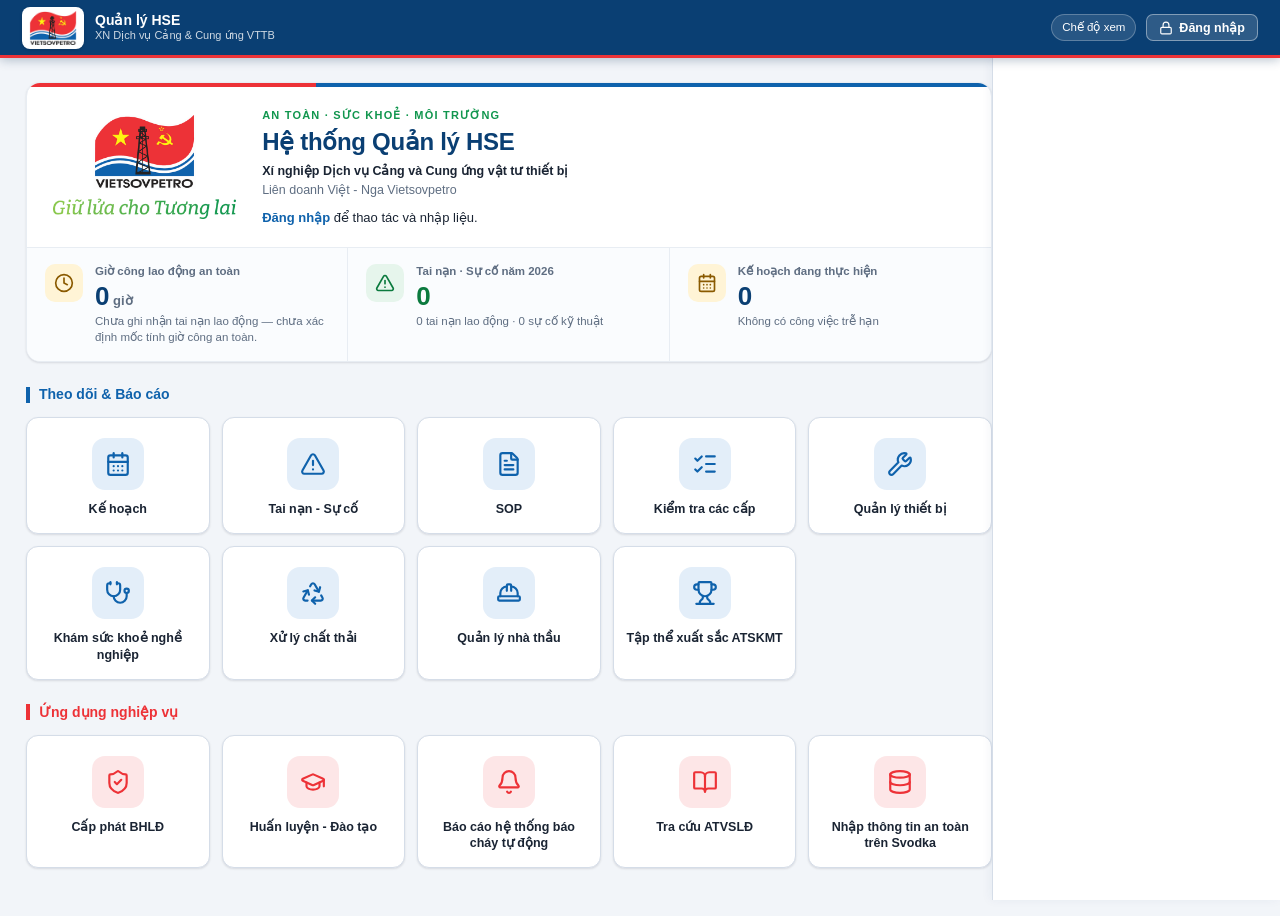
==== commit 90206be1: "m" ====
--- a/index.html
+++ b/index.html
@@ -7,7 +7,7 @@
   <title>Quản lý HSE · Vietsovpetro</title>
   <link rel="icon" type="image/png" href="assets/vsp-favicon.png">
   <link rel="apple-touch-icon" href="assets/apple-touch-icon.png">
-  <link rel="stylesheet" href="assets/style.css?v=20261005c">
+  <link rel="stylesheet" href="assets/style.css?v=20261005d">
   <!-- Khối tài khoản trên header — dùng chung với các trang module -->
   <link rel="stylesheet" href="assets/header-auth.css">
   <link rel="stylesheet" href="assets/flatpickr.min.css">
@@ -28,7 +28,7 @@
   <script src="assets/don-vi.js?v=20261005"></script>
   <!-- Quy tắc theo dõi nộp số liệu Kiểm tra cấp 1/2 (ô cảnh báo ở Tổng quan) -->
   <script src="assets/kt-nop.js?v=20261002"></script>
-  <script src="assets/app.js?v=20261005c"></script>
+  <script src="assets/app.js?v=20261005d"></script>
 <script src="assets/hse-activity.js"></script>
   <!-- Renderer cho các trang nhẹ -->
   <script src="assets/huan-luyen-dao-tao.js?v=20260905"></script>
--- a/assets/style.css
+++ b/assets/style.css
@@ -253,7 +253,7 @@
 .hero-org b{color:var(--text);font-weight:600}
 .hero-greet{margin-top:8px;font-size:13px;color:var(--text)}
 .hero-greet a{font-weight:600}
-.hero-kpis{display:grid;grid-template-columns:repeat(4,minmax(0,1fr));border-top:1px solid var(--line,#E8EDF3);background:#FAFCFE}
+.hero-kpis{display:grid;grid-template-columns:repeat(3,minmax(0,1fr));border-top:1px solid var(--line,#E8EDF3);background:#FAFCFE}
 .kpi{display:flex;align-items:flex-start;gap:12px;padding:16px 18px;text-decoration:none;color:var(--text);
   border-right:1px solid var(--line,#E8EDF3);transition:background .15s}
 .kpi:last-child{border-right:none}
@@ -270,10 +270,10 @@
 .kpi-amber .kpi-ic{background:var(--warn-bg,#FFF4D6);color:var(--warn,#8A5A00)}
 .kpi-red .kpi-ic{background:var(--bad-bg,#FDECEC);color:var(--bad,#B42318)}
 .kpi-red .kpi-sub{color:var(--bad,#B42318);font-weight:600}
-@media(max-width:1180px){
-  .hero-kpis{grid-template-columns:repeat(2,minmax(0,1fr))}
-  .kpi:nth-child(2){border-right:none}
-  .kpi:nth-child(-n+2){border-bottom:1px solid var(--line,#E8EDF3)}
+@media(max-width:760px){
+  .hero-kpis{grid-template-columns:1fr}
+  .kpi{border-right:none;border-bottom:1px solid var(--line,#E8EDF3)}
+  .kpi:last-child{border-bottom:none}
 }
 @media(max-width:640px){
   .hero-brand{flex-direction:column;align-items:flex-start;gap:14px;padding:20px 16px 16px}
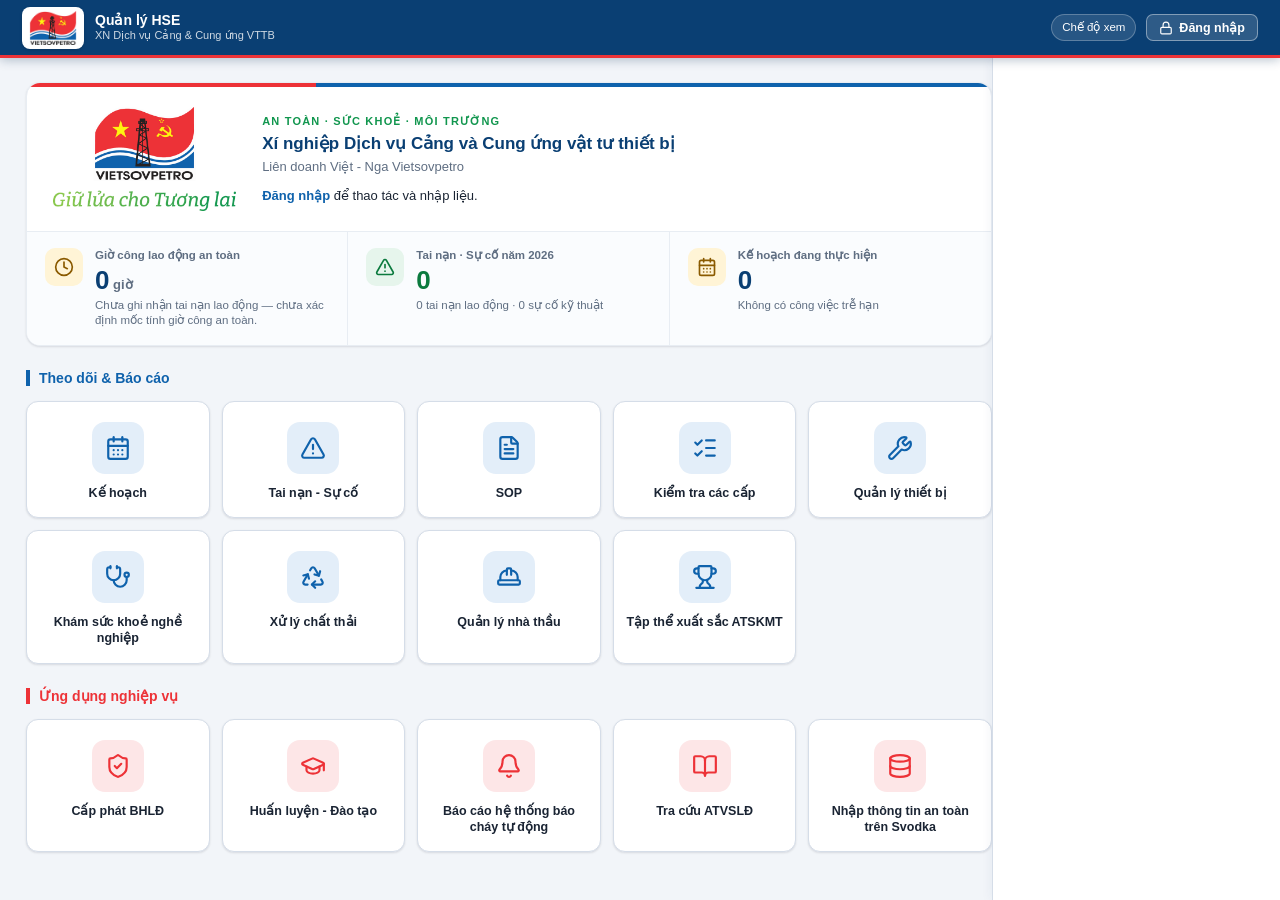
==== commit e650f5b9: "r" ====
--- a/index.html
+++ b/index.html
@@ -7,7 +7,7 @@
   <title>Quản lý HSE · Vietsovpetro</title>
   <link rel="icon" type="image/png" href="assets/vsp-favicon.png">
   <link rel="apple-touch-icon" href="assets/apple-touch-icon.png">
-  <link rel="stylesheet" href="assets/style.css?v=20261005d">
+  <link rel="stylesheet" href="assets/style.css?v=20261005e">
   <!-- Khối tài khoản trên header — dùng chung với các trang module -->
   <link rel="stylesheet" href="assets/header-auth.css">
   <link rel="stylesheet" href="assets/flatpickr.min.css">
@@ -28,7 +28,7 @@
   <script src="assets/don-vi.js?v=20261005"></script>
   <!-- Quy tắc theo dõi nộp số liệu Kiểm tra cấp 1/2 (ô cảnh báo ở Tổng quan) -->
   <script src="assets/kt-nop.js?v=20261002"></script>
-  <script src="assets/app.js?v=20261005d"></script>
+  <script src="assets/app.js?v=20261005e"></script>
 <script src="assets/hse-activity.js"></script>
   <!-- Renderer cho các trang nhẹ -->
   <script src="assets/huan-luyen-dao-tao.js?v=20260905"></script>
--- a/assets/style.css
+++ b/assets/style.css
@@ -249,8 +249,8 @@
 .hero-text{min-width:0}
 .hero-kicker{font-size:11px;font-weight:700;letter-spacing:1.2px;text-transform:uppercase;color:var(--vsp-green,#11964E);margin-bottom:4px}
 .hero-title{font-size:24px;line-height:1.2;font-weight:800;color:var(--brand-dark);margin:0 0 6px;letter-spacing:-.3px}
-.hero-org{font-size:12.5px;color:var(--text-muted);line-height:1.5}
-.hero-org b{color:var(--text);font-weight:600}
+.hero-org{font-size:13px;color:var(--text-muted);line-height:1.55}
+.hero-org b{display:block;font-size:17px;line-height:1.3;color:var(--brand-dark);font-weight:700;margin-bottom:2px}
 .hero-greet{margin-top:8px;font-size:13px;color:var(--text)}
 .hero-greet a{font-weight:600}
 .hero-kpis{display:grid;grid-template-columns:repeat(3,minmax(0,1fr));border-top:1px solid var(--line,#E8EDF3);background:#FAFCFE}
